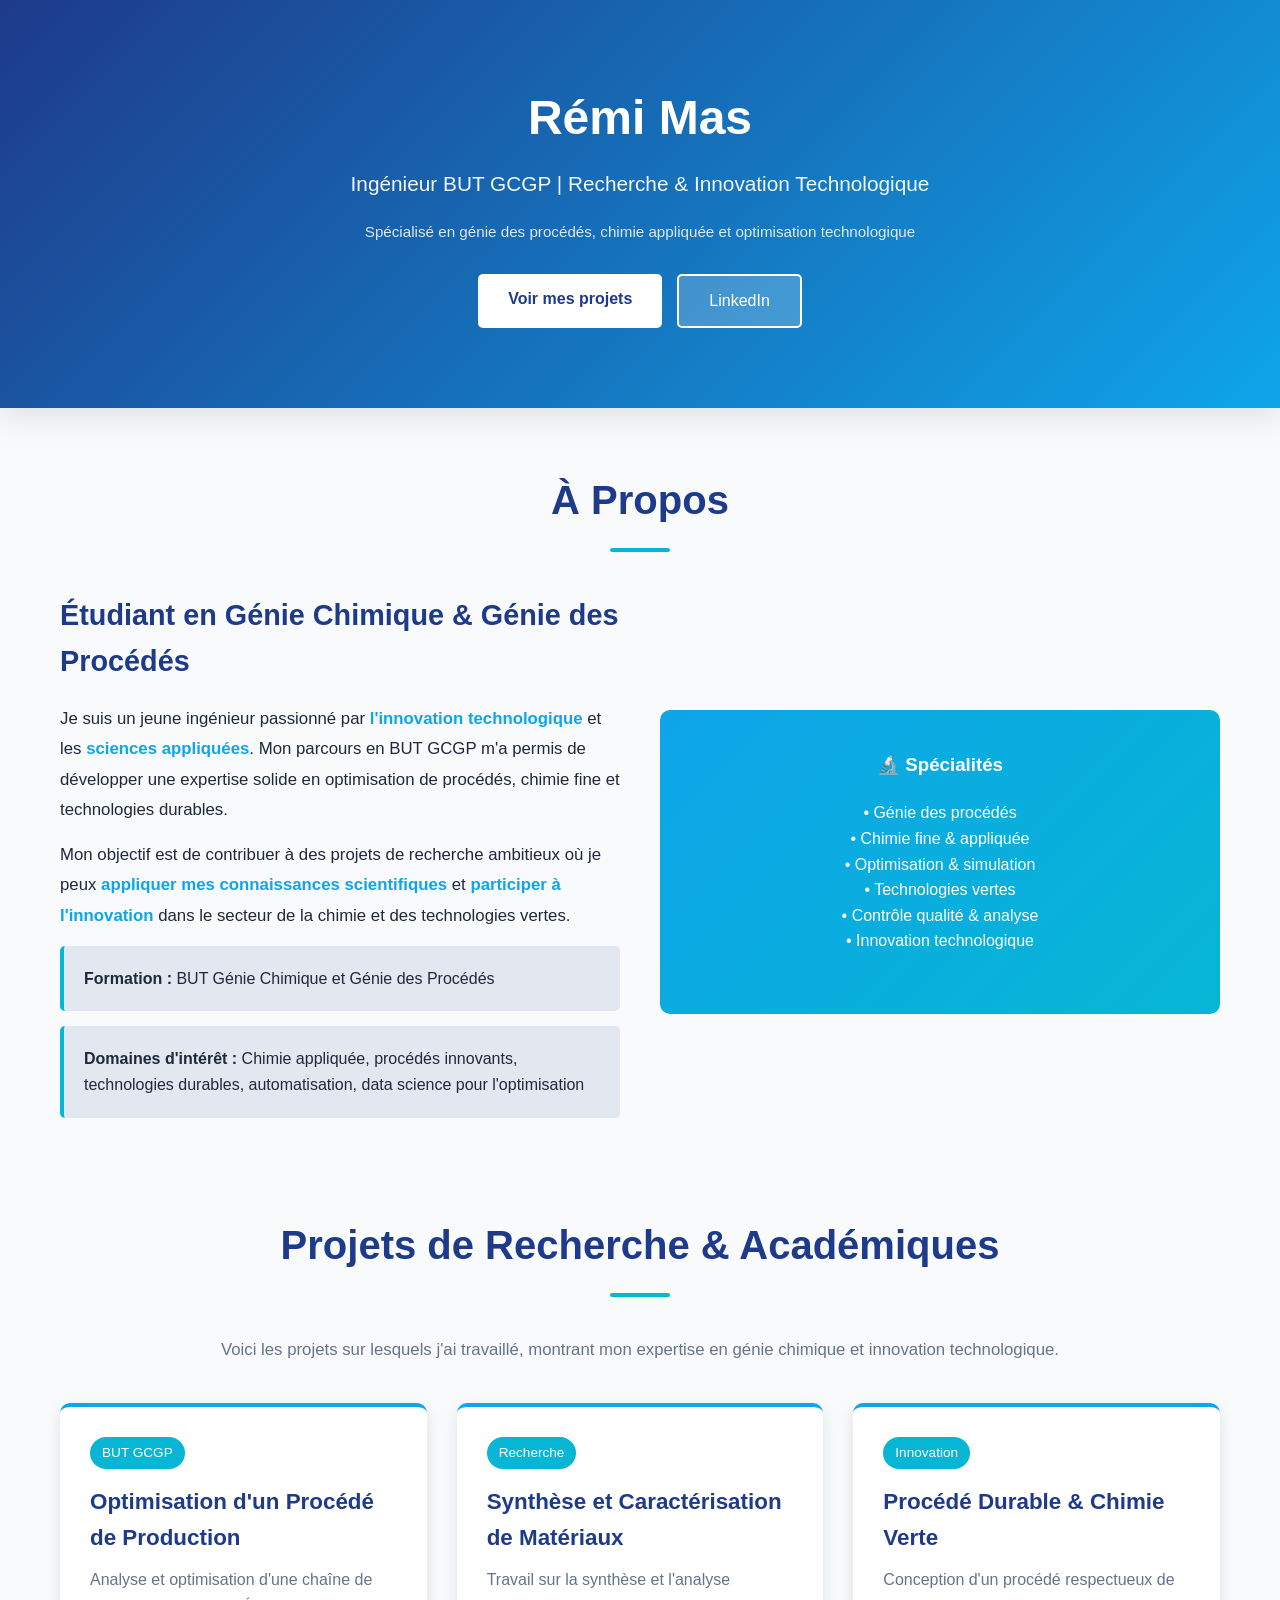
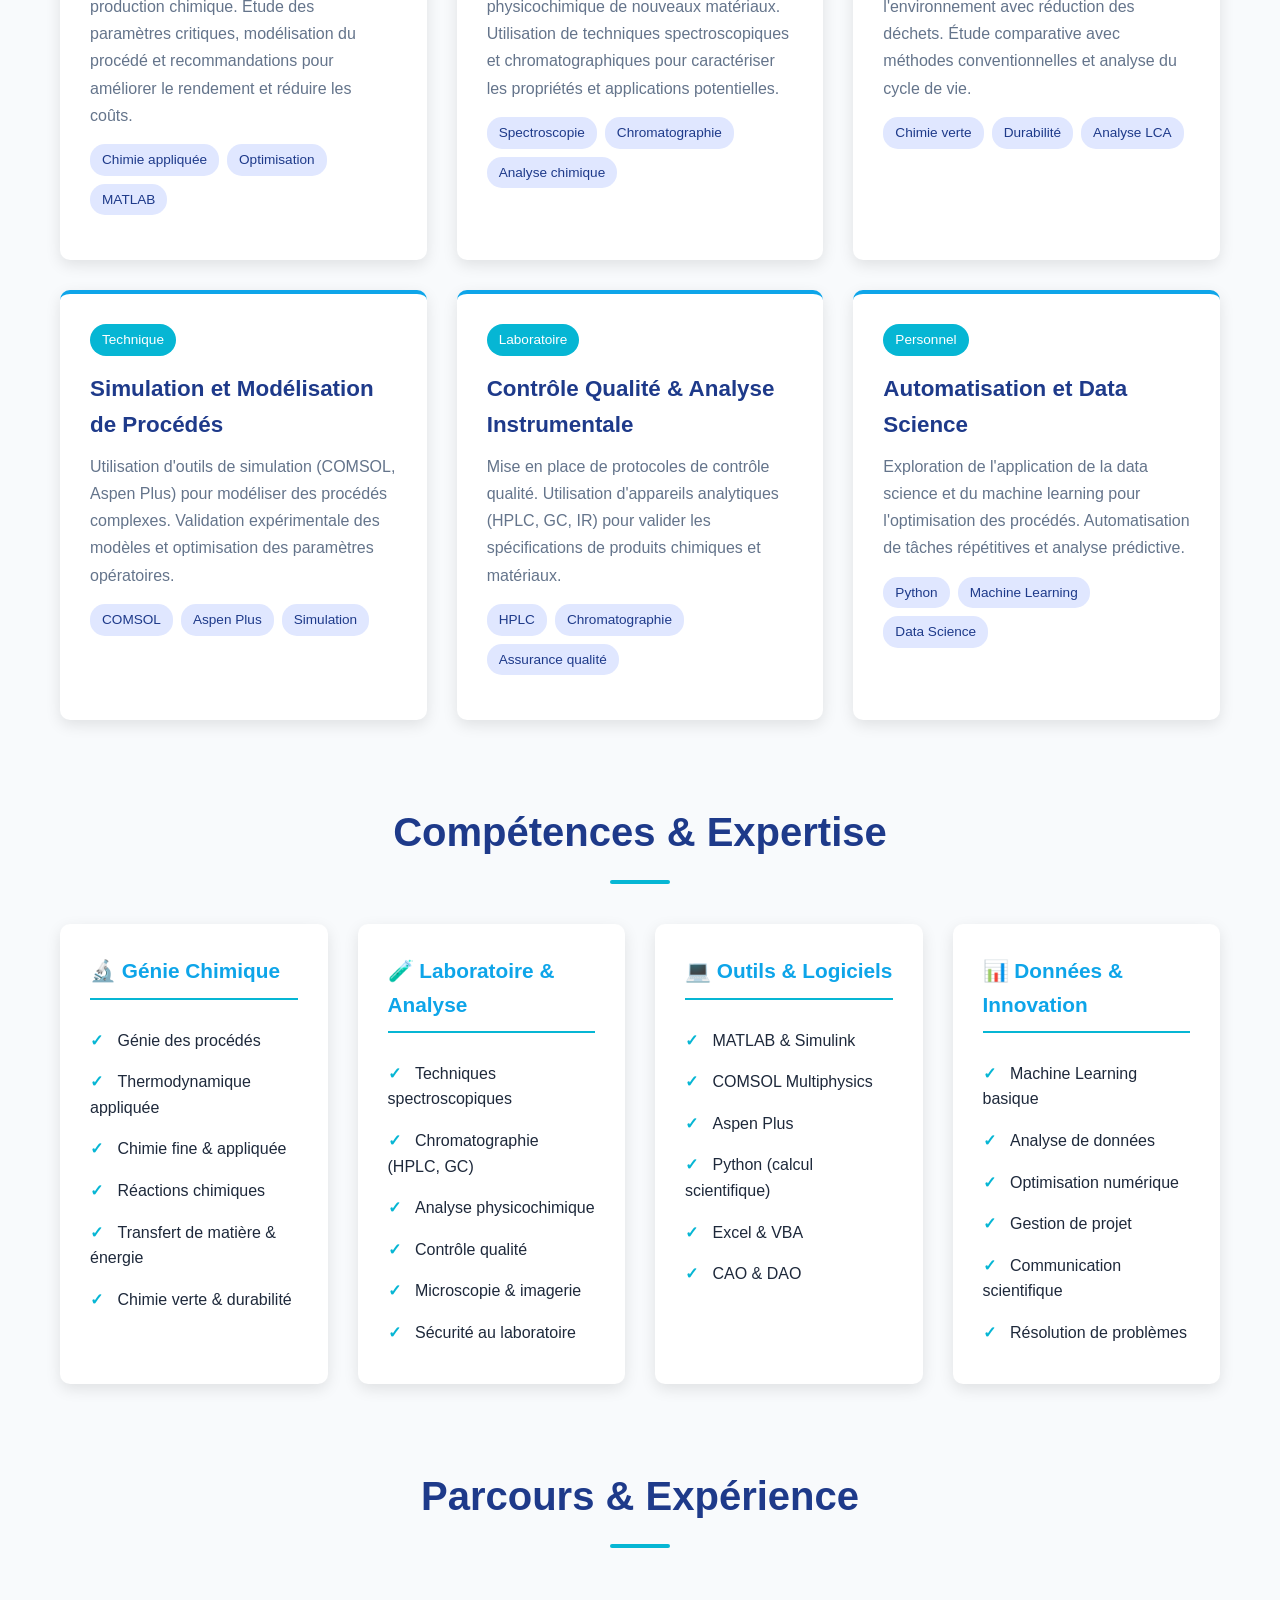
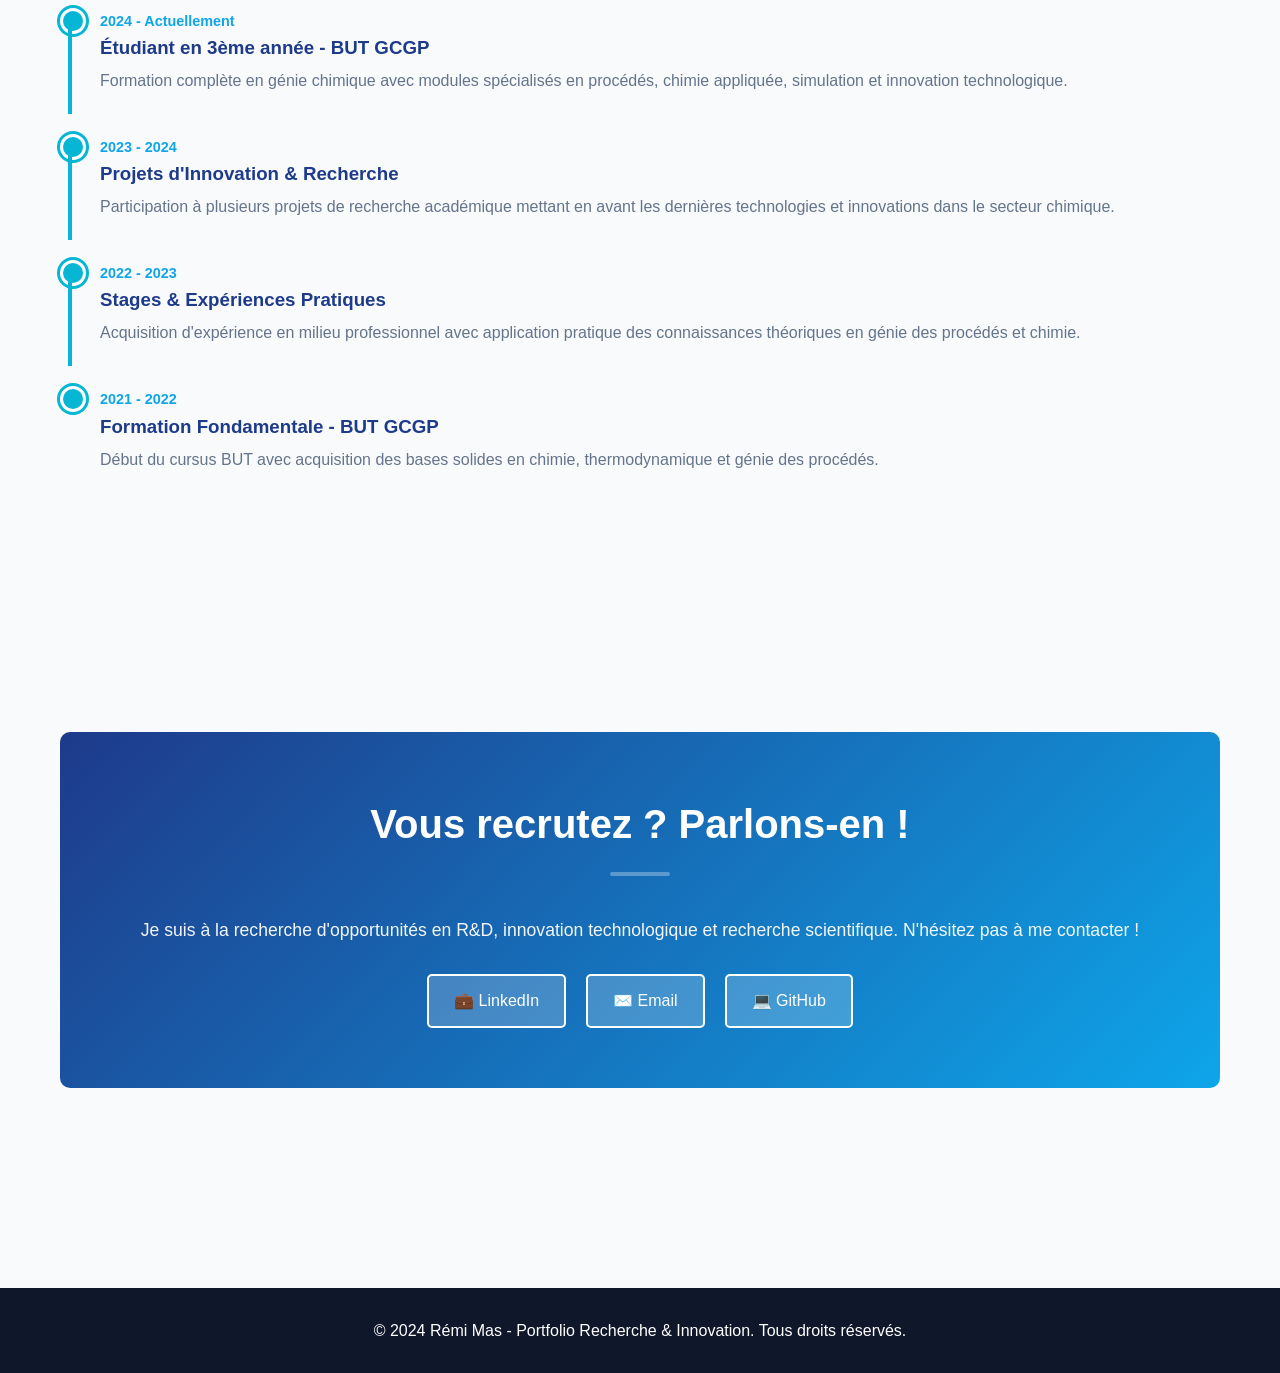
==== index.html @ 3c21b92c "Créer la page d'accueil du portfolio - design professionnel pour BUT GCGP" ====
<!DOCTYPE html>
<html lang="fr">
<head>
    <meta charset="UTF-8">
    <meta name="viewport" content="width=device-width, initial-scale=1.0">
    <title>Rémi Mas - Portfolio Recherche & Innovation Technologique</title>
    <style>
        * {
            margin: 0;
            padding: 0;
            box-sizing: border-box;
        }

        :root {
            --primary: #1e3a8a;
            --secondary: #0ea5e9;
            --accent: #06b6d4;
            --dark: #0f172a;
            --light: #f8fafc;
            --text: #1e293b;
        }

        body {
            font-family: 'Segoe UI', Tahoma, Geneva, Verdana, sans-serif;
            line-height: 1.6;
            color: var(--text);
            background: var(--light);
        }

        header {
            background: linear-gradient(135deg, var(--primary) 0%, var(--secondary) 100%);
            color: white;
            padding: 80px 20px;
            text-align: center;
            box-shadow: 0 10px 30px rgba(0,0,0,0.1);
        }

        header h1 {
            font-size: 3em;
            margin-bottom: 10px;
            font-weight: 700;
        }

        header .subtitle {
            font-size: 1.3em;
            opacity: 0.95;
            margin-bottom: 20px;
        }

        header .tagline {
            font-size: 0.95em;
            opacity: 0.85;
            margin-bottom: 30px;
        }

        .btn-group {
            display: flex;
            gap: 15px;
            justify-content: center;
            flex-wrap: wrap;
        }

        .btn {
            padding: 12px 30px;
            border: none;
            border-radius: 5px;
            font-size: 1em;
            cursor: pointer;
            transition: all 0.3s ease;
            text-decoration: none;
            display: inline-block;
        }

        .btn-primary {
            background: white;
            color: var(--primary);
            font-weight: 600;
        }

        .btn-primary:hover {
            transform: translateY(-2px);
            box-shadow: 0 10px 20px rgba(0,0,0,0.2);
        }

        .btn-secondary {
            background: rgba(255,255,255,0.2);
            color: white;
            border: 2px solid white;
        }

        .btn-secondary:hover {
            background: white;
            color: var(--primary);
        }

        .container {
            max-width: 1200px;
            margin: 0 auto;
            padding: 60px 20px;
        }

        section {
            margin-bottom: 80px;
        }

        h2 {
            font-size: 2.5em;
            margin-bottom: 40px;
            color: var(--primary);
            text-align: center;
            position: relative;
            padding-bottom: 20px;
        }

        h2:after {
            content: '';
            position: absolute;
            bottom: 0;
            left: 50%;
            transform: translateX(-50%);
            width: 60px;
            height: 4px;
            background: var(--accent);
            border-radius: 2px;
        }

        .about-content {
            display: grid;
            grid-template-columns: 1fr 1fr;
            gap: 40px;
            align-items: center;
        }

        .about-text h3 {
            font-size: 1.8em;
            margin-bottom: 20px;
            color: var(--primary);
        }

        .about-text p {
            margin-bottom: 15px;
            font-size: 1.05em;
            line-height: 1.8;
        }

        .about-text .highlight {
            color: var(--secondary);
            font-weight: 600;
        }

        .about-image {
            background: linear-gradient(135deg, var(--secondary), var(--accent));
            padding: 40px;
            border-radius: 10px;
            color: white;
            text-align: center;
        }

        .about-image h3 {
            color: white;
            margin-bottom: 20px;
        }

        .info-box {
            background: rgba(30, 58, 138, 0.1);
            padding: 20px;
            border-left: 4px solid var(--accent);
            margin-bottom: 15px;
            border-radius: 5px;
        }

        .projects-grid {
            display: grid;
            grid-template-columns: repeat(auto-fit, minmax(350px, 1fr));
            gap: 30px;
        }

        .project-card {
            background: white;
            border-radius: 10px;
            padding: 30px;
            box-shadow: 0 5px 15px rgba(0,0,0,0.1);
            transition: all 0.3s ease;
            border-top: 4px solid var(--secondary);
        }

        .project-card:hover {
            transform: translateY(-10px);
            box-shadow: 0 15px 30px rgba(0,0,0,0.15);
        }

        .project-card h3 {
            color: var(--primary);
            margin-bottom: 10px;
            font-size: 1.4em;
        }

        .project-card .category {
            display: inline-block;
            background: var(--accent);
            color: white;
            padding: 5px 12px;
            border-radius: 20px;
            font-size: 0.85em;
            margin-bottom: 15px;
        }

        .project-card p {
            margin-bottom: 15px;
            color: #64748b;
            line-height: 1.7;
        }

        .tech-tags {
            display: flex;
            flex-wrap: wrap;
            gap: 8px;
            margin-bottom: 15px;
        }

        .tech-tag {
            background: #e0e7ff;
            color: var(--primary);
            padding: 5px 12px;
            border-radius: 15px;
            font-size: 0.85em;
            font-weight: 500;
        }

        .skills-grid {
            display: grid;
            grid-template-columns: repeat(auto-fit, minmax(250px, 1fr));
            gap: 30px;
        }

        .skill-category {
            background: white;
            padding: 30px;
            border-radius: 10px;
            box-shadow: 0 5px 15px rgba(0,0,0,0.1);
        }

        .skill-category h3 {
            color: var(--secondary);
            margin-bottom: 20px;
            font-size: 1.3em;
            border-bottom: 2px solid var(--accent);
            padding-bottom: 10px;
        }

        .skill-list {
            list-style: none;
        }

        .skill-list li {
            padding: 8px 0;
            color: var(--text);
        }

        .skill-list li:before {
            content: "✓ ";
            color: var(--accent);
            font-weight: bold;
            margin-right: 10px;
        }

        .timeline {
            position: relative;
            padding: 20px 0;
        }

        .timeline-item {
            padding-left: 40px;
            margin-bottom: 40px;
            position: relative;
        }

        .timeline-item:before {
            content: '';
            position: absolute;
            left: 0;
            top: 0;
            width: 20px;
            height: 20px;
            background: var(--accent);
            border-radius: 50%;
            border: 3px solid white;
            box-shadow: 0 0 0 3px var(--accent);
        }

        .timeline-item:after {
            content: '';
            position: absolute;
            left: 8px;
            top: 20px;
            width: 4px;
            height: 100%;
            background: var(--accent);
        }

        .timeline-item:last-child:after {
            display: none;
        }

        .timeline-item h3 {
            color: var(--primary);
            margin-bottom: 5px;
        }

        .timeline-item .year {
            color: var(--secondary);
            font-weight: 600;
            font-size: 0.9em;
        }

        .timeline-item p {
            color: #64748b;
            margin-top: 5px;
        }

        .contact-section {
            background: linear-gradient(135deg, var(--primary) 0%, var(--secondary) 100%);
            color: white;
            text-align: center;
            padding: 60px 20px;
            border-radius: 10px;
        }

        .contact-section h2 {
            color: white;
        }

        .contact-section h2:after {
            background: rgba(255,255,255,0.3);
        }

        .contact-links {
            display: flex;
            gap: 20px;
            justify-content: center;
            flex-wrap: wrap;
            margin-top: 30px;
        }

        .contact-link {
            display: inline-flex;
            align-items: center;
            gap: 8px;
            padding: 12px 25px;
            background: rgba(255,255,255,0.2);
            border: 2px solid white;
            border-radius: 5px;
            color: white;
            text-decoration: none;
            transition: all 0.3s ease;
        }

        .contact-link:hover {
            background: white;
            color: var(--primary);
        }

        footer {
            background: var(--dark);
            color: white;
            text-align: center;
            padding: 30px 20px;
            margin-top: 60px;
        }

        @media (max-width: 768px) {
            header h1 {
                font-size: 2em;
            }

            .about-content {
                grid-template-columns: 1fr;
            }

            h2 {
                font-size: 1.8em;
            }

            .btn-group {
                flex-direction: column;
            }

            .btn {
                width: 100%;
            }
        }
    </style>
</head>
<body>
    <!-- Header / Hero Section -->
    <header>
        <h1>Rémi Mas</h1>
        <p class="subtitle">Ingénieur BUT GCGP | Recherche & Innovation Technologique</p>
        <p class="tagline">Spécialisé en génie des procédés, chimie appliquée et optimisation technologique</p>
        <div class="btn-group">
            <a href="#projets" class="btn btn-primary">Voir mes projets</a>
            <a href="https://fr.linkedin.com/in/rémi-mas" target="_blank" class="btn btn-secondary">LinkedIn</a>
        </div>
    </header>

    <!-- About Section -->
    <div class="container">
        <section id="about">
            <h2>À Propos</h2>
            <div class="about-content">
                <div class="about-text">
                    <h3>Étudiant en Génie Chimique & Génie des Procédés</h3>
                    <p>
                        Je suis un jeune ingénieur passionné par <span class="highlight">l'innovation technologique</span> 
                        et les <span class="highlight">sciences appliquées</span>. Mon parcours en BUT GCGP m'a permis de développer 
                        une expertise solide en optimisation de procédés, chimie fine et technologies durables.
                    </p>
                    <p>
                        Mon objectif est de contribuer à des projets de recherche ambitieux où je peux 
                        <span class="highlight">appliquer mes connaissances scientifiques</span> et 
                        <span class="highlight">participer à l'innovation</span> dans le secteur de la chimie et des technologies vertes.
                    </p>
                    <div class="info-box">
                        <strong>Formation :</strong> BUT Génie Chimique et Génie des Procédés
                    </div>
                    <div class="info-box">
                        <strong>Domaines d'intérêt :</strong> Chimie appliquée, procédés innovants, 
                        technologies durables, automatisation, data science pour l'optimisation
                    </div>
                </div>
                <div class="about-image">
                    <h3>🔬 Spécialités</h3>
                    <p style="margin-bottom: 20px;">
                        • Génie des procédés<br>
                        • Chimie fine & appliquée<br>
                        • Optimisation & simulation<br>
                        • Technologies vertes<br>
                        • Contrôle qualité & analyse<br>
                        • Innovation technologique
                    </p>
                </div>
            </div>
        </section>

        <!-- Projects Section -->
        <section id="projets">
            <h2>Projets de Recherche & Académiques</h2>
            <p style="text-align: center; margin-bottom: 40px; font-size: 1.05em; color: #64748b;">
                Voici les projets sur lesquels j'ai travaillé, montrant mon expertise en génie chimique et innovation technologique.
            </p>
            <div class="projects-grid">
                <div class="project-card">
                    <span class="category">BUT GCGP</span>
                    <h3>Optimisation d'un Procédé de Production</h3>
                    <p>
                        Analyse et optimisation d'une chaîne de production chimique. 
                        Étude des paramètres critiques, modélisation du procédé et recommandations 
                        pour améliorer le rendement et réduire les coûts.
                    </p>
                    <div class="tech-tags">
                        <span class="tech-tag">Chimie appliquée</span>
                        <span class="tech-tag">Optimisation</span>
                        <span class="tech-tag">MATLAB</span>
                    </div>
                </div>

                <div class="project-card">
                    <span class="category">Recherche</span>
                    <h3>Synthèse et Caractérisation de Matériaux</h3>
                    <p>
                        Travail sur la synthèse et l'analyse physicochimique de nouveaux matériaux. 
                        Utilisation de techniques spectroscopiques et chromatographiques pour 
                        caractériser les propriétés et applications potentielles.
                    </p>
                    <div class="tech-tags">
                        <span class="tech-tag">Spectroscopie</span>
                        <span class="tech-tag">Chromatographie</span>
                        <span class="tech-tag">Analyse chimique</span>
                    </div>
                </div>

                <div class="project-card">
                    <span class="category">Innovation</span>
                    <h3>Procédé Durable & Chimie Verte</h3>
                    <p>
                        Conception d'un procédé respectueux de l'environnement avec réduction des déchets. 
                        Étude comparative avec méthodes conventionnelles et analyse du cycle de vie.
                    </p>
                    <div class="tech-tags">
                        <span class="tech-tag">Chimie verte</span>
                        <span class="tech-tag">Durabilité</span>
                        <span class="tech-tag">Analyse LCA</span>
                    </div>
                </div>

                <div class="project-card">
                    <span class="category">Technique</span>
                    <h3>Simulation et Modélisation de Procédés</h3>
                    <p>
                        Utilisation d'outils de simulation (COMSOL, Aspen Plus) pour modéliser 
                        des procédés complexes. Validation expérimentale des modèles et optimisation 
                        des paramètres opératoires.
                    </p>
                    <div class="tech-tags">
                        <span class="tech-tag">COMSOL</span>
                        <span class="tech-tag">Aspen Plus</span>
                        <span class="tech-tag">Simulation</span>
                    </div>
                </div>

                <div class="project-card">
                    <span class="category">Laboratoire</span>
                    <h3>Contrôle Qualité & Analyse Instrumentale</h3>
                    <p>
                        Mise en place de protocoles de contrôle qualité. Utilisation 
                        d'appareils analytiques (HPLC, GC, IR) pour valider les spécifications 
                        de produits chimiques et matériaux.
                    </p>
                    <div class="tech-tags">
                        <span class="tech-tag">HPLC</span>
                        <span class="tech-tag">Chromatographie</span>
                        <span class="tech-tag">Assurance qualité</span>
                    </div>
                </div>

                <div class="project-card">
                    <span class="category">Personnel</span>
                    <h3>Automatisation et Data Science</h3>
                    <p>
                        Exploration de l'application de la data science et du machine learning 
                        pour l'optimisation des procédés. Automatisation de tâches 
                        répétitives et analyse prédictive.
                    </p>
                    <div class="tech-tags">
                        <span class="tech-tag">Python</span>
                        <span class="tech-tag">Machine Learning</span>
                        <span class="tech-tag">Data Science</span>
                    </div>
                </div>
            </div>
        </section>

        <!-- Skills Section -->
        <section id="skills">
            <h2>Compétences & Expertise</h2>
            <div class="skills-grid">
                <div class="skill-category">
                    <h3>🔬 Génie Chimique</h3>
                    <ul class="skill-list">
                        <li>Génie des procédés</li>
                        <li>Thermodynamique appliquée</li>
                        <li>Chimie fine & appliquée</li>
                        <li>Réactions chimiques</li>
                        <li>Transfert de matière & énergie</li>
                        <li>Chimie verte & durabilité</li>
                    </ul>
                </div>

                <div class="skill-category">
                    <h3>🧪 Laboratoire & Analyse</h3>
                    <ul class="skill-list">
                        <li>Techniques spectroscopiques</li>
                        <li>Chromatographie (HPLC, GC)</li>
                        <li>Analyse physicochimique</li>
                        <li>Contrôle qualité</li>
                        <li>Microscopie & imagerie</li>
                        <li>Sécurité au laboratoire</li>
                    </ul>
                </div>

                <div class="skill-category">
                    <h3>💻 Outils & Logiciels</h3>
                    <ul class="skill-list">
                        <li>MATLAB & Simulink</li>
                        <li>COMSOL Multiphysics</li>
                        <li>Aspen Plus</li>
                        <li>Python (calcul scientifique)</li>
                        <li>Excel & VBA</li>
                        <li>CAO & DAO</li>
                    </ul>
                </div>

                <div class="skill-category">
                    <h3>📊 Données & Innovation</h3>
                    <ul class="skill-list">
                        <li>Machine Learning basique</li>
                        <li>Analyse de données</li>
                        <li>Optimisation numérique</li>
                        <li>Gestion de projet</li>
                        <li>Communication scientifique</li>
                        <li>Résolution de problèmes</li>
                    </ul>
                </div>
            </div>
        </section>

        <!-- Experience Section -->
        <section id="experience">
            <h2>Parcours & Expérience</h2>
            <div class="timeline">
                <div class="timeline-item">
                    <span class="year">2024 - Actuellement</span>
                    <h3>Étudiant en 3ème année - BUT GCGP</h3>
                    <p>
                        Formation complète en génie chimique avec modules spécialisés en procédés, 
                        chimie appliquée, simulation et innovation technologique.
                    </p>
                </div>

                <div class="timeline-item">
                    <span class="year">2023 - 2024</span>
                    <h3>Projets d'Innovation & Recherche</h3>
                    <p>
                        Participation à plusieurs projets de recherche académique mettant en avant 
                        les dernières technologies et innovations dans le secteur chimique.
                    </p>
                </div>

                <div class="timeline-item">
                    <span class="year">2022 - 2023</span>
                    <h3>Stages & Expériences Pratiques</h3>
                    <p>
                        Acquisition d'expérience en milieu professionnel avec application pratique 
                        des connaissances théoriques en génie des procédés et chimie.
                    </p>
                </div>

                <div class="timeline-item">
                    <span class="year">2021 - 2022</span>
                    <h3>Formation Fondamentale - BUT GCGP</h3>
                    <p>
                        Début du cursus BUT avec acquisition des bases solides en chimie, 
                        thermodynamique et génie des procédés.
                    </p>
                </div>
            </div>
        </section>
    </div>

    <!-- Contact Section -->
    <div class="container">
        <section id="contact" class="contact-section">
            <h2>Vous recrutez ? Parlons-en !</h2>
            <p style="font-size: 1.1em; margin-top: 20px; opacity: 0.95;">
                Je suis à la recherche d'opportunités en R&D, innovation technologique 
                et recherche scientifique. N'hésitez pas à me contacter !
            </p>
            <div class="contact-links">
                <a href="https://fr.linkedin.com/in/rémi-mas" class="contact-link" target="_blank">
                    💼 LinkedIn
                </a>
                <a href="mailto:contact@remi-mas.fr" class="contact-link">
                    ✉️ Email
                </a>
                <a href="https://github.com/reregteul" class="contact-link" target="_blank">
                    💻 GitHub
                </a>
            </div>
        </section>
    </div>

    <footer>
        <p>&copy; 2024 Rémi Mas - Portfolio Recherche & Innovation. Tous droits réservés.</p>
    </footer>
</body>
</html>
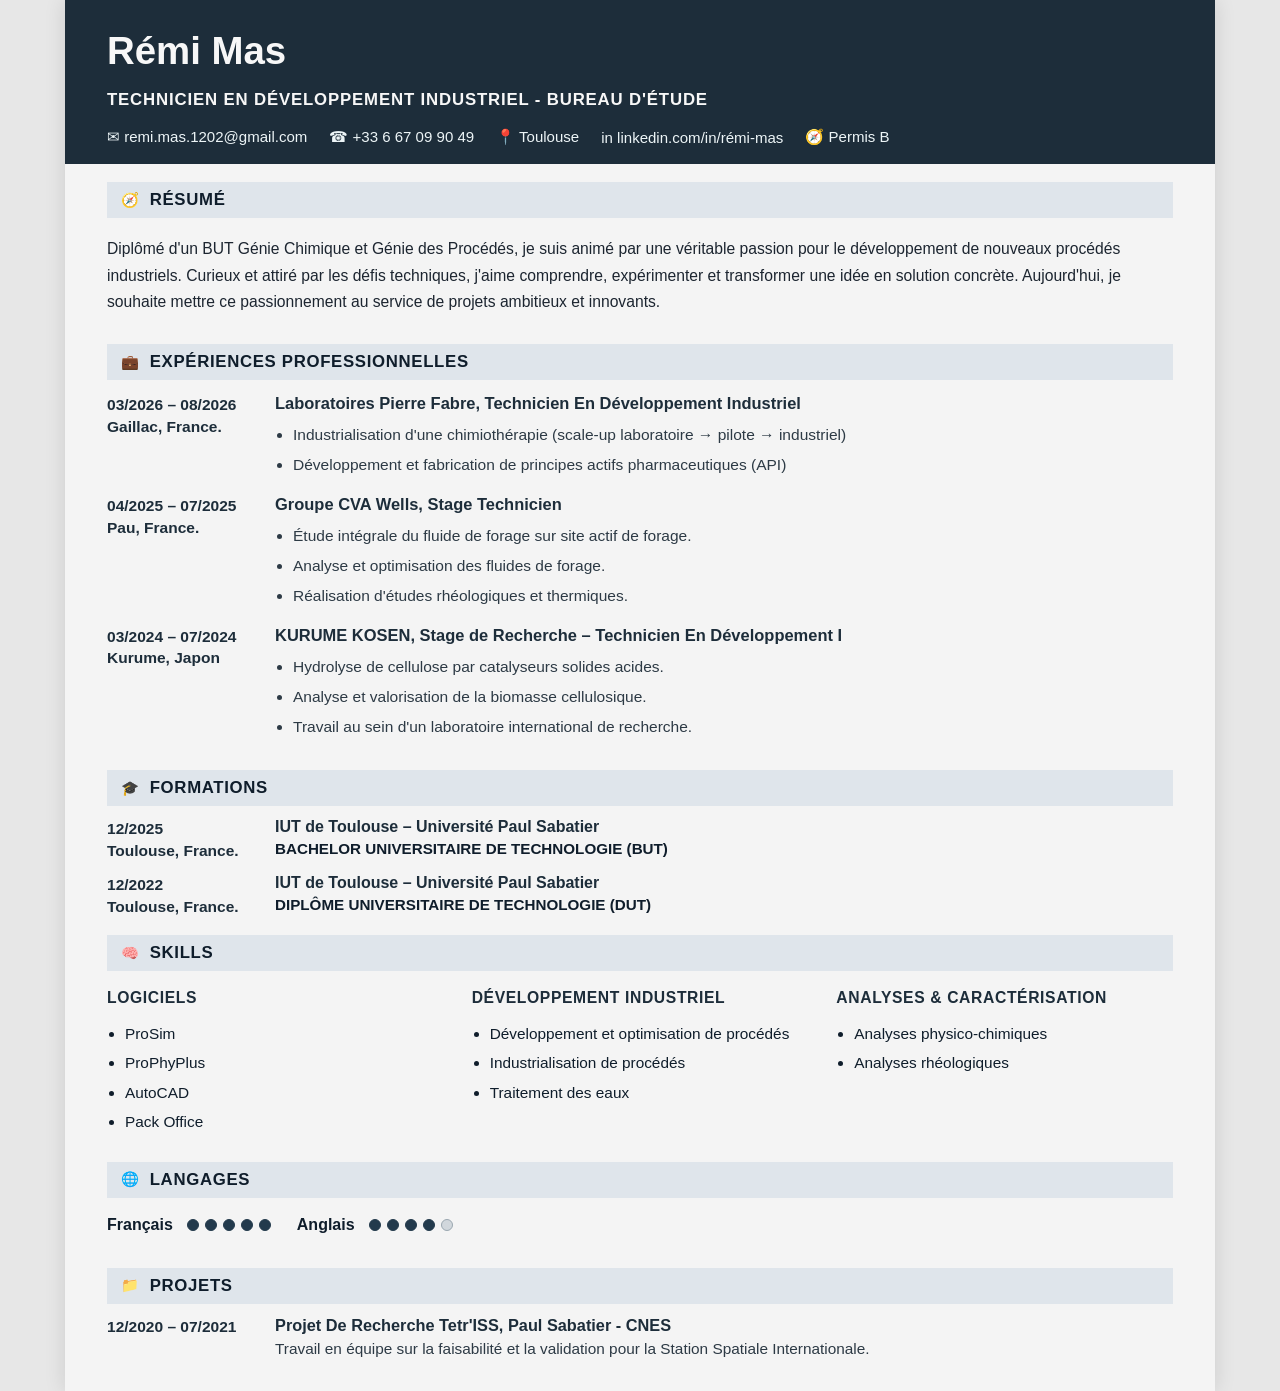
==== commit de73c518: "Mettre le site portfolio en accord avec le CV de Rémi Mas (style professionnel / CV industriel)" ====
--- a/index.html
+++ b/index.html
@@ -1,666 +1,443 @@
 <!DOCTYPE html>
 <html lang="fr">
-<head>
-    <meta charset="UTF-8">
-    <meta name="viewport" content="width=device-width, initial-scale=1.0">
-    <title>Rémi Mas - Portfolio Recherche & Innovation Technologique</title>
+  <head>
+    <meta charset="UTF-8" />
+    <meta name="viewport" content="width=device-width, initial-scale=1.0" />
+    <title>Rémi Mas | CV & Portfolio</title>
     <style>
-        * {
-            margin: 0;
-            padding: 0;
-            box-sizing: border-box;
+      :root {
+        --bg: #e7e7e7;
+        --paper: #f4f4f4;
+        --header: #1d2d3a;
+        --header-text: #f7f7f7;
+        --dark: #0f1d2b;
+        --muted: #4d5a67;
+        --line: #d3d8dc;
+        --accent: #1f3341;
+        --tag: #d9dfe5;
+      }
+
+      * { box-sizing: border-box; }
+
+      body {
+        margin: 0;
+        font-family: Arial, Helvetica, sans-serif;
+        background: var(--bg);
+        color: var(--dark);
+      }
+
+      .page {
+        max-width: 1150px;
+        margin: 0 auto;
+        background: var(--paper);
+        min-height: 100vh;
+        box-shadow: 0 0 20px rgba(0,0,0,0.12);
+      }
+
+      .header {
+        background: var(--header);
+        color: var(--header-text);
+        padding: 28px 42px 18px;
+      }
+
+      .header h1 {
+        margin: 0;
+        font-size: 2.4rem;
+        line-height: 1.2;
+        font-weight: 700;
+      }
+
+      .header .role {
+        text-transform: uppercase;
+        letter-spacing: 0.05em;
+        font-size: 1.05rem;
+        font-weight: 700;
+        margin-top: 16px;
+        margin-bottom: 18px;
+      }
+
+      .contact-row {
+        display: flex;
+        flex-wrap: wrap;
+        gap: 22px;
+        align-items: center;
+        font-size: 0.94rem;
+        color: #edf5f7;
+      }
+
+      .contact-item {
+        display: inline-flex;
+        align-items: center;
+        gap: 8px;
+        white-space: nowrap;
+      }
+
+      .dot {
+        width: 7px;
+        height: 7px;
+        border-radius: 50%;
+        background: #f5f5f5;
+        display: inline-block;
+      }
+
+      .section {
+        padding: 0 42px;
+      }
+
+      .section-title {
+        margin: 0;
+        background: #dfe5eb;
+        border-radius: 0;
+        padding: 8px 14px;
+        font-size: 1.05rem;
+        font-weight: 700;
+        text-transform: uppercase;
+        letter-spacing: 0.04em;
+        display: flex;
+        align-items: center;
+        gap: 10px;
+        margin-top: 18px;
+      }
+
+      .section-title .icon {
+        display: inline-flex;
+        align-items: center;
+        justify-content: center;
+        font-size: 0.9rem;
+      }
+
+      .summary {
+        padding: 18px 0 0;
+        font-size: 0.98rem;
+        line-height: 1.7;
+        color: #1c2530;
+      }
+
+      .experience {
+        padding-top: 10px;
+      }
+
+      .entry {
+        display: grid;
+        grid-template-columns: 150px 1fr;
+        gap: 18px;
+        padding: 14px 0 0;
+      }
+
+      .date {
+        color: #1d2d3a;
+        font-weight: 600;
+        font-size: 0.97rem;
+        line-height: 1.4;
+      }
+
+      .content h3 {
+        margin: 0 0 8px;
+        font-size: 1.03rem;
+        font-weight: 700;
+        color: #1d2d3a;
+      }
+
+      .content ul {
+        margin: 0;
+        padding-left: 18px;
+        line-height: 1.8;
+        color: #2d3a45;
+        font-size: 0.97rem;
+      }
+
+      .content li {
+        margin-bottom: 2px;
+      }
+
+      .education {
+        padding-top: 10px;
+      }
+
+      .edu-entry {
+        display: grid;
+        grid-template-columns: 150px 1fr;
+        gap: 18px;
+        padding: 12px 0 0;
+        align-items: start;
+      }
+
+      .edu-entry .school {
+        font-weight: 700;
+        color: #1d2d3a;
+        margin: 0;
+      }
+
+      .edu-entry .degree {
+        font-weight: 700;
+        margin-top: 4px;
+        text-transform: uppercase;
+        font-size: 0.95rem;
+      }
+
+      .skills-grid {
+        display: grid;
+        grid-template-columns: repeat(3, minmax(180px, 1fr));
+        gap: 28px;
+        padding-top: 18px;
+        padding-bottom: 8px;
+      }
+
+      .skill-block h4 {
+        text-transform: uppercase;
+        margin: 0 0 12px;
+        font-size: 0.98rem;
+        letter-spacing: 0.04em;
+        color: #1d2d3a;
+      }
+
+      .skill-block ul {
+        margin: 0;
+        padding-left: 18px;
+        line-height: 1.9;
+        font-size: 0.96rem;
+      }
+
+      .languages {
+        display: flex;
+        flex-wrap: wrap;
+        align-items: center;
+        padding: 18px 0 4px;
+        gap: 26px;
+      }
+
+      .lang {
+        display: flex;
+        align-items: center;
+        gap: 14px;
+        min-width: 150px;
+        font-weight: 700;
+      }
+
+      .bars {
+        display: flex;
+        gap: 6px;
+      }
+
+      .bar {
+        width: 12px;
+        height: 12px;
+        border-radius: 50%;
+        background: #d1d7dc;
+        border: 1px solid #9aa7b0;
+      }
+
+      .bar.filled {
+        background: #233a4c;
+        border-color: #233a4c;
+      }
+
+      .projects {
+        padding-top: 12px;
+        padding-bottom: 28px;
+      }
+
+      .project-entry {
+        display: grid;
+        grid-template-columns: 150px 1fr;
+        gap: 18px;
+        padding-top: 12px;
+      }
+
+      .project-entry .title {
+        margin: 0;
+        font-size: 1.02rem;
+        font-weight: 700;
+        color: #1d2d3a;
+      }
+
+      .project-entry .desc {
+        margin: 0;
+        line-height: 1.8;
+        color: #2d3a45;
+        font-size: 0.96rem;
+      }
+
+      @media (max-width: 820px) {
+        .header, .section {
+          padding-left: 22px;
+          padding-right: 22px;
         }
 
-        :root {
-            --primary: #1e3a8a;
-            --secondary: #0ea5e9;
-            --accent: #06b6d4;
-            --dark: #0f172a;
-            --light: #f8fafc;
-            --text: #1e293b;
+        .entry,
+        .edu-entry,
+        .project-entry {
+          grid-template-columns: 1fr;
+          gap: 6px;
         }
 
-        body {
-            font-family: 'Segoe UI', Tahoma, Geneva, Verdana, sans-serif;
-            line-height: 1.6;
-            color: var(--text);
-            background: var(--light);
+        .skills-grid {
+          grid-template-columns: 1fr;
         }
 
-        header {
-            background: linear-gradient(135deg, var(--primary) 0%, var(--secondary) 100%);
-            color: white;
-            padding: 80px 20px;
-            text-align: center;
-            box-shadow: 0 10px 30px rgba(0,0,0,0.1);
+        .header h1 {
+          font-size: 2rem;
         }
-
-        header h1 {
-            font-size: 3em;
-            margin-bottom: 10px;
-            font-weight: 700;
-        }
-
-        header .subtitle {
-            font-size: 1.3em;
-            opacity: 0.95;
-            margin-bottom: 20px;
-        }
-
-        header .tagline {
-            font-size: 0.95em;
-            opacity: 0.85;
-            margin-bottom: 30px;
-        }
-
-        .btn-group {
-            display: flex;
-            gap: 15px;
-            justify-content: center;
-            flex-wrap: wrap;
-        }
-
-        .btn {
-            padding: 12px 30px;
-            border: none;
-            border-radius: 5px;
-            font-size: 1em;
-            cursor: pointer;
-            transition: all 0.3s ease;
-            text-decoration: none;
-            display: inline-block;
-        }
-
-        .btn-primary {
-            background: white;
-            color: var(--primary);
-            font-weight: 600;
-        }
-
-        .btn-primary:hover {
-            transform: translateY(-2px);
-            box-shadow: 0 10px 20px rgba(0,0,0,0.2);
-        }
-
-        .btn-secondary {
-            background: rgba(255,255,255,0.2);
-            color: white;
-            border: 2px solid white;
-        }
-
-        .btn-secondary:hover {
-            background: white;
-            color: var(--primary);
-        }
-
-        .container {
-            max-width: 1200px;
-            margin: 0 auto;
-            padding: 60px 20px;
-        }
-
-        section {
-            margin-bottom: 80px;
-        }
-
-        h2 {
-            font-size: 2.5em;
-            margin-bottom: 40px;
-            color: var(--primary);
-            text-align: center;
-            position: relative;
-            padding-bottom: 20px;
-        }
-
-        h2:after {
-            content: '';
-            position: absolute;
-            bottom: 0;
-            left: 50%;
-            transform: translateX(-50%);
-            width: 60px;
-            height: 4px;
-            background: var(--accent);
-            border-radius: 2px;
-        }
-
-        .about-content {
-            display: grid;
-            grid-template-columns: 1fr 1fr;
-            gap: 40px;
-            align-items: center;
-        }
-
-        .about-text h3 {
-            font-size: 1.8em;
-            margin-bottom: 20px;
-            color: var(--primary);
-        }
-
-        .about-text p {
-            margin-bottom: 15px;
-            font-size: 1.05em;
-            line-height: 1.8;
-        }
-
-        .about-text .highlight {
-            color: var(--secondary);
-            font-weight: 600;
-        }
-
-        .about-image {
-            background: linear-gradient(135deg, var(--secondary), var(--accent));
-            padding: 40px;
-            border-radius: 10px;
-            color: white;
-            text-align: center;
-        }
-
-        .about-image h3 {
-            color: white;
-            margin-bottom: 20px;
-        }
-
-        .info-box {
-            background: rgba(30, 58, 138, 0.1);
-            padding: 20px;
-            border-left: 4px solid var(--accent);
-            margin-bottom: 15px;
-            border-radius: 5px;
-        }
-
-        .projects-grid {
-            display: grid;
-            grid-template-columns: repeat(auto-fit, minmax(350px, 1fr));
-            gap: 30px;
-        }
-
-        .project-card {
-            background: white;
-            border-radius: 10px;
-            padding: 30px;
-            box-shadow: 0 5px 15px rgba(0,0,0,0.1);
-            transition: all 0.3s ease;
-            border-top: 4px solid var(--secondary);
-        }
-
-        .project-card:hover {
-            transform: translateY(-10px);
-            box-shadow: 0 15px 30px rgba(0,0,0,0.15);
-        }
-
-        .project-card h3 {
-            color: var(--primary);
-            margin-bottom: 10px;
-            font-size: 1.4em;
-        }
-
-        .project-card .category {
-            display: inline-block;
-            background: var(--accent);
-            color: white;
-            padding: 5px 12px;
-            border-radius: 20px;
-            font-size: 0.85em;
-            margin-bottom: 15px;
-        }
-
-        .project-card p {
-            margin-bottom: 15px;
-            color: #64748b;
-            line-height: 1.7;
-        }
-
-        .tech-tags {
-            display: flex;
-            flex-wrap: wrap;
-            gap: 8px;
-            margin-bottom: 15px;
-        }
-
-        .tech-tag {
-            background: #e0e7ff;
-            color: var(--primary);
-            padding: 5px 12px;
-            border-radius: 15px;
-            font-size: 0.85em;
-            font-weight: 500;
-        }
-
-        .skills-grid {
-            display: grid;
-            grid-template-columns: repeat(auto-fit, minmax(250px, 1fr));
-            gap: 30px;
-        }
-
-        .skill-category {
-            background: white;
-            padding: 30px;
-            border-radius: 10px;
-            box-shadow: 0 5px 15px rgba(0,0,0,0.1);
-        }
-
-        .skill-category h3 {
-            color: var(--secondary);
-            margin-bottom: 20px;
-            font-size: 1.3em;
-            border-bottom: 2px solid var(--accent);
-            padding-bottom: 10px;
-        }
-
-        .skill-list {
-            list-style: none;
-        }
-
-        .skill-list li {
-            padding: 8px 0;
-            color: var(--text);
-        }
-
-        .skill-list li:before {
-            content: "✓ ";
-            color: var(--accent);
-            font-weight: bold;
-            margin-right: 10px;
-        }
-
-        .timeline {
-            position: relative;
-            padding: 20px 0;
-        }
-
-        .timeline-item {
-            padding-left: 40px;
-            margin-bottom: 40px;
-            position: relative;
-        }
-
-        .timeline-item:before {
-            content: '';
-            position: absolute;
-            left: 0;
-            top: 0;
-            width: 20px;
-            height: 20px;
-            background: var(--accent);
-            border-radius: 50%;
-            border: 3px solid white;
-            box-shadow: 0 0 0 3px var(--accent);
-        }
-
-        .timeline-item:after {
-            content: '';
-            position: absolute;
-            left: 8px;
-            top: 20px;
-            width: 4px;
-            height: 100%;
-            background: var(--accent);
-        }
-
-        .timeline-item:last-child:after {
-            display: none;
-        }
-
-        .timeline-item h3 {
-            color: var(--primary);
-            margin-bottom: 5px;
-        }
-
-        .timeline-item .year {
-            color: var(--secondary);
-            font-weight: 600;
-            font-size: 0.9em;
-        }
-
-        .timeline-item p {
-            color: #64748b;
-            margin-top: 5px;
-        }
-
-        .contact-section {
-            background: linear-gradient(135deg, var(--primary) 0%, var(--secondary) 100%);
-            color: white;
-            text-align: center;
-            padding: 60px 20px;
-            border-radius: 10px;
-        }
-
-        .contact-section h2 {
-            color: white;
-        }
-
-        .contact-section h2:after {
-            background: rgba(255,255,255,0.3);
-        }
-
-        .contact-links {
-            display: flex;
-            gap: 20px;
-            justify-content: center;
-            flex-wrap: wrap;
-            margin-top: 30px;
-        }
-
-        .contact-link {
-            display: inline-flex;
-            align-items: center;
-            gap: 8px;
-            padding: 12px 25px;
-            background: rgba(255,255,255,0.2);
-            border: 2px solid white;
-            border-radius: 5px;
-            color: white;
-            text-decoration: none;
-            transition: all 0.3s ease;
-        }
-
-        .contact-link:hover {
-            background: white;
-            color: var(--primary);
-        }
-
-        footer {
-            background: var(--dark);
-            color: white;
-            text-align: center;
-            padding: 30px 20px;
-            margin-top: 60px;
-        }
-
-        @media (max-width: 768px) {
-            header h1 {
-                font-size: 2em;
-            }
-
-            .about-content {
-                grid-template-columns: 1fr;
-            }
-
-            h2 {
-                font-size: 1.8em;
-            }
-
-            .btn-group {
-                flex-direction: column;
-            }
-
-            .btn {
-                width: 100%;
-            }
-        }
+      }
     </style>
-</head>
-<body>
-    <!-- Header / Hero Section -->
-    <header>
+  </head>
+  <body>
+    <div class="page">
+      <header class="header">
         <h1>Rémi Mas</h1>
-        <p class="subtitle">Ingénieur BUT GCGP | Recherche & Innovation Technologique</p>
-        <p class="tagline">Spécialisé en génie des procédés, chimie appliquée et optimisation technologique</p>
-        <div class="btn-group">
-            <a href="#projets" class="btn btn-primary">Voir mes projets</a>
-            <a href="https://fr.linkedin.com/in/rémi-mas" target="_blank" class="btn btn-secondary">LinkedIn</a>
+        <div class="role">Technicien en Développement Industriel - Bureau d'Étude</div>
+        <div class="contact-row">
+          <span class="contact-item">✉ remi.mas.1202@gmail.com</span>
+          <span class="contact-item">☎ +33 6 67 09 90 49</span>
+          <span class="contact-item">📍 Toulouse</span>
+          <span class="contact-item">in linkedin.com/in/rémi-mas</span>
+          <span class="contact-item">🧭 Permis B</span>
         </div>
-    </header>
-
-    <!-- About Section -->
-    <div class="container">
-        <section id="about">
-            <h2>À Propos</h2>
-            <div class="about-content">
-                <div class="about-text">
-                    <h3>Étudiant en Génie Chimique & Génie des Procédés</h3>
-                    <p>
-                        Je suis un jeune ingénieur passionné par <span class="highlight">l'innovation technologique</span> 
-                        et les <span class="highlight">sciences appliquées</span>. Mon parcours en BUT GCGP m'a permis de développer 
-                        une expertise solide en optimisation de procédés, chimie fine et technologies durables.
-                    </p>
-                    <p>
-                        Mon objectif est de contribuer à des projets de recherche ambitieux où je peux 
-                        <span class="highlight">appliquer mes connaissances scientifiques</span> et 
-                        <span class="highlight">participer à l'innovation</span> dans le secteur de la chimie et des technologies vertes.
-                    </p>
-                    <div class="info-box">
-                        <strong>Formation :</strong> BUT Génie Chimique et Génie des Procédés
-                    </div>
-                    <div class="info-box">
-                        <strong>Domaines d'intérêt :</strong> Chimie appliquée, procédés innovants, 
-                        technologies durables, automatisation, data science pour l'optimisation
-                    </div>
-                </div>
-                <div class="about-image">
-                    <h3>🔬 Spécialités</h3>
-                    <p style="margin-bottom: 20px;">
-                        • Génie des procédés<br>
-                        • Chimie fine & appliquée<br>
-                        • Optimisation & simulation<br>
-                        • Technologies vertes<br>
-                        • Contrôle qualité & analyse<br>
-                        • Innovation technologique
-                    </p>
-                </div>
-            </div>
-        </section>
-
-        <!-- Projects Section -->
-        <section id="projets">
-            <h2>Projets de Recherche & Académiques</h2>
-            <p style="text-align: center; margin-bottom: 40px; font-size: 1.05em; color: #64748b;">
-                Voici les projets sur lesquels j'ai travaillé, montrant mon expertise en génie chimique et innovation technologique.
-            </p>
-            <div class="projects-grid">
-                <div class="project-card">
-                    <span class="category">BUT GCGP</span>
-                    <h3>Optimisation d'un Procédé de Production</h3>
-                    <p>
-                        Analyse et optimisation d'une chaîne de production chimique. 
-                        Étude des paramètres critiques, modélisation du procédé et recommandations 
-                        pour améliorer le rendement et réduire les coûts.
-                    </p>
-                    <div class="tech-tags">
-                        <span class="tech-tag">Chimie appliquée</span>
-                        <span class="tech-tag">Optimisation</span>
-                        <span class="tech-tag">MATLAB</span>
-                    </div>
-                </div>
-
-                <div class="project-card">
-                    <span class="category">Recherche</span>
-                    <h3>Synthèse et Caractérisation de Matériaux</h3>
-                    <p>
-                        Travail sur la synthèse et l'analyse physicochimique de nouveaux matériaux. 
-                        Utilisation de techniques spectroscopiques et chromatographiques pour 
-                        caractériser les propriétés et applications potentielles.
-                    </p>
-                    <div class="tech-tags">
-                        <span class="tech-tag">Spectroscopie</span>
-                        <span class="tech-tag">Chromatographie</span>
-                        <span class="tech-tag">Analyse chimique</span>
-                    </div>
-                </div>
-
-                <div class="project-card">
-                    <span class="category">Innovation</span>
-                    <h3>Procédé Durable & Chimie Verte</h3>
-                    <p>
-                        Conception d'un procédé respectueux de l'environnement avec réduction des déchets. 
-                        Étude comparative avec méthodes conventionnelles et analyse du cycle de vie.
-                    </p>
-                    <div class="tech-tags">
-                        <span class="tech-tag">Chimie verte</span>
-                        <span class="tech-tag">Durabilité</span>
-                        <span class="tech-tag">Analyse LCA</span>
-                    </div>
-                </div>
-
-                <div class="project-card">
-                    <span class="category">Technique</span>
-                    <h3>Simulation et Modélisation de Procédés</h3>
-                    <p>
-                        Utilisation d'outils de simulation (COMSOL, Aspen Plus) pour modéliser 
-                        des procédés complexes. Validation expérimentale des modèles et optimisation 
-                        des paramètres opératoires.
-                    </p>
-                    <div class="tech-tags">
-                        <span class="tech-tag">COMSOL</span>
-                        <span class="tech-tag">Aspen Plus</span>
-                        <span class="tech-tag">Simulation</span>
-                    </div>
-                </div>
-
-                <div class="project-card">
-                    <span class="category">Laboratoire</span>
-                    <h3>Contrôle Qualité & Analyse Instrumentale</h3>
-                    <p>
-                        Mise en place de protocoles de contrôle qualité. Utilisation 
-                        d'appareils analytiques (HPLC, GC, IR) pour valider les spécifications 
-                        de produits chimiques et matériaux.
-                    </p>
-                    <div class="tech-tags">
-                        <span class="tech-tag">HPLC</span>
-                        <span class="tech-tag">Chromatographie</span>
-                        <span class="tech-tag">Assurance qualité</span>
-                    </div>
-                </div>
-
-                <div class="project-card">
-                    <span class="category">Personnel</span>
-                    <h3>Automatisation et Data Science</h3>
-                    <p>
-                        Exploration de l'application de la data science et du machine learning 
-                        pour l'optimisation des procédés. Automatisation de tâches 
-                        répétitives et analyse prédictive.
-                    </p>
-                    <div class="tech-tags">
-                        <span class="tech-tag">Python</span>
-                        <span class="tech-tag">Machine Learning</span>
-                        <span class="tech-tag">Data Science</span>
-                    </div>
-                </div>
-            </div>
-        </section>
-
-        <!-- Skills Section -->
-        <section id="skills">
-            <h2>Compétences & Expertise</h2>
-            <div class="skills-grid">
-                <div class="skill-category">
-                    <h3>🔬 Génie Chimique</h3>
-                    <ul class="skill-list">
-                        <li>Génie des procédés</li>
-                        <li>Thermodynamique appliquée</li>
-                        <li>Chimie fine & appliquée</li>
-                        <li>Réactions chimiques</li>
-                        <li>Transfert de matière & énergie</li>
-                        <li>Chimie verte & durabilité</li>
-                    </ul>
-                </div>
-
-                <div class="skill-category">
-                    <h3>🧪 Laboratoire & Analyse</h3>
-                    <ul class="skill-list">
-                        <li>Techniques spectroscopiques</li>
-                        <li>Chromatographie (HPLC, GC)</li>
-                        <li>Analyse physicochimique</li>
-                        <li>Contrôle qualité</li>
-                        <li>Microscopie & imagerie</li>
-                        <li>Sécurité au laboratoire</li>
-                    </ul>
-                </div>
-
-                <div class="skill-category">
-                    <h3>💻 Outils & Logiciels</h3>
-                    <ul class="skill-list">
-                        <li>MATLAB & Simulink</li>
-                        <li>COMSOL Multiphysics</li>
-                        <li>Aspen Plus</li>
-                        <li>Python (calcul scientifique)</li>
-                        <li>Excel & VBA</li>
-                        <li>CAO & DAO</li>
-                    </ul>
-                </div>
-
-                <div class="skill-category">
-                    <h3>📊 Données & Innovation</h3>
-                    <ul class="skill-list">
-                        <li>Machine Learning basique</li>
-                        <li>Analyse de données</li>
-                        <li>Optimisation numérique</li>
-                        <li>Gestion de projet</li>
-                        <li>Communication scientifique</li>
-                        <li>Résolution de problèmes</li>
-                    </ul>
-                </div>
-            </div>
-        </section>
-
-        <!-- Experience Section -->
-        <section id="experience">
-            <h2>Parcours & Expérience</h2>
-            <div class="timeline">
-                <div class="timeline-item">
-                    <span class="year">2024 - Actuellement</span>
-                    <h3>Étudiant en 3ème année - BUT GCGP</h3>
-                    <p>
-                        Formation complète en génie chimique avec modules spécialisés en procédés, 
-                        chimie appliquée, simulation et innovation technologique.
-                    </p>
-                </div>
-
-                <div class="timeline-item">
-                    <span class="year">2023 - 2024</span>
-                    <h3>Projets d'Innovation & Recherche</h3>
-                    <p>
-                        Participation à plusieurs projets de recherche académique mettant en avant 
-                        les dernières technologies et innovations dans le secteur chimique.
-                    </p>
-                </div>
-
-                <div class="timeline-item">
-                    <span class="year">2022 - 2023</span>
-                    <h3>Stages & Expériences Pratiques</h3>
-                    <p>
-                        Acquisition d'expérience en milieu professionnel avec application pratique 
-                        des connaissances théoriques en génie des procédés et chimie.
-                    </p>
-                </div>
-
-                <div class="timeline-item">
-                    <span class="year">2021 - 2022</span>
-                    <h3>Formation Fondamentale - BUT GCGP</h3>
-                    <p>
-                        Début du cursus BUT avec acquisition des bases solides en chimie, 
-                        thermodynamique et génie des procédés.
-                    </p>
-                </div>
-            </div>
-        </section>
+      </header>
+
+      <main>
+        <section class="section">
+          <h2 class="section-title"><span class="icon">🧭</span> Résumé</h2>
+          <div class="summary">
+            Diplômé d'un BUT Génie Chimique et Génie des Procédés, je suis animé par une véritable passion pour le
+            développement de nouveaux procédés industriels. Curieux et attiré par les défis techniques, j'aime
+            comprendre, expérimenter et transformer une idée en solution concrète. Aujourd'hui, je souhaite mettre ce
+            passionnement au service de projets ambitieux et innovants.
+          </div>
+        </section>
+
+        <section class="section experience">
+          <h2 class="section-title"><span class="icon">💼</span> Expériences Professionnelles</h2>
+
+          <div class="entry">
+            <div class="date">03/2026 – 08/2026<br />Gaillac, France.</div>
+            <div class="content">
+              <h3>Laboratoires Pierre Fabre, Technicien En Développement Industriel</h3>
+              <ul>
+                <li>Industrialisation d'une chimiothérapie (scale-up laboratoire → pilote → industriel)</li>
+                <li>Développement et fabrication de principes actifs pharmaceutiques (API)</li>
+              </ul>
+            </div>
+          </div>
+
+          <div class="entry">
+            <div class="date">04/2025 – 07/2025<br />Pau, France.</div>
+            <div class="content">
+              <h3>Groupe CVA Wells, Stage Technicien</h3>
+              <ul>
+                <li>Étude intégrale du fluide de forage sur site actif de forage.</li>
+                <li>Analyse et optimisation des fluides de forage.</li>
+                <li>Réalisation d'études rhéologiques et thermiques.</li>
+              </ul>
+            </div>
+          </div>
+
+          <div class="entry">
+            <div class="date">03/2024 – 07/2024<br />Kurume, Japon</div>
+            <div class="content">
+              <h3>KURUME KOSEN, Stage de Recherche – Technicien En Développement I</h3>
+              <ul>
+                <li>Hydrolyse de cellulose par catalyseurs solides acides.</li>
+                <li>Analyse et valorisation de la biomasse cellulosique.</li>
+                <li>Travail au sein d'un laboratoire international de recherche.</li>
+              </ul>
+            </div>
+          </div>
+        </section>
+
+        <section class="section education">
+          <h2 class="section-title"><span class="icon">🎓</span> Formations</h2>
+
+          <div class="edu-entry">
+            <div class="date">12/2025<br />Toulouse, France.</div>
+            <div>
+              <p class="school">IUT de Toulouse – Université Paul Sabatier</p>
+              <div class="degree">Bachelor universitaire de technologie (BUT)</div>
+            </div>
+          </div>
+
+          <div class="edu-entry">
+            <div class="date">12/2022<br />Toulouse, France.</div>
+            <div>
+              <p class="school">IUT de Toulouse – Université Paul Sabatier</p>
+              <div class="degree">Diplôme universitaire de technologie (DUT)</div>
+            </div>
+          </div>
+        </section>
+
+        <section class="section">
+          <h2 class="section-title"><span class="icon">🧠</span> Skills</h2>
+          <div class="skills-grid">
+            <div class="skill-block">
+              <h4>Logiciels</h4>
+              <ul>
+                <li>ProSim</li>
+                <li>ProPhyPlus</li>
+                <li>AutoCAD</li>
+                <li>Pack Office</li>
+              </ul>
+            </div>
+
+            <div class="skill-block">
+              <h4>Développement Industriel</h4>
+              <ul>
+                <li>Développement et optimisation de procédés</li>
+                <li>Industrialisation de procédés</li>
+                <li>Traitement des eaux</li>
+              </ul>
+            </div>
+
+            <div class="skill-block">
+              <h4>Analyses & Caractérisation</h4>
+              <ul>
+                <li>Analyses physico-chimiques</li>
+                <li>Analyses rhéologiques</li>
+              </ul>
+            </div>
+          </div>
+        </section>
+
+        <section class="section">
+          <h2 class="section-title"><span class="icon">🌐</span> Langages</h2>
+          <div class="languages">
+            <div class="lang">
+              <span>Français</span>
+              <div class="bars">
+                <span class="bar filled"></span>
+                <span class="bar filled"></span>
+                <span class="bar filled"></span>
+                <span class="bar filled"></span>
+                <span class="bar filled"></span>
+              </div>
+            </div>
+
+            <div class="lang">
+              <span>Anglais</span>
+              <div class="bars">
+                <span class="bar filled"></span>
+                <span class="bar filled"></span>
+                <span class="bar filled"></span>
+                <span class="bar filled"></span>
+                <span class="bar"></span>
+              </div>
+            </div>
+          </div>
+        </section>
+
+        <section class="section projects">
+          <h2 class="section-title"><span class="icon">📁</span> Projets</h2>
+
+          <div class="project-entry">
+            <div class="date">12/2020 – 07/2021</div>
+            <div>
+              <h3 class="title">Projet De Recherche Tetr'ISS, Paul Sabatier - CNES</h3>
+              <p class="desc">
+                Travail en équipe sur la faisabilité et la validation pour la Station Spatiale Internationale.
+              </p>
+            </div>
+          </div>
+        </section>
+      </main>
     </div>
-
-    <!-- Contact Section -->
-    <div class="container">
-        <section id="contact" class="contact-section">
-            <h2>Vous recrutez ? Parlons-en !</h2>
-            <p style="font-size: 1.1em; margin-top: 20px; opacity: 0.95;">
-                Je suis à la recherche d'opportunités en R&D, innovation technologique 
-                et recherche scientifique. N'hésitez pas à me contacter !
-            </p>
-            <div class="contact-links">
-                <a href="https://fr.linkedin.com/in/rémi-mas" class="contact-link" target="_blank">
-                    💼 LinkedIn
-                </a>
-                <a href="mailto:contact@remi-mas.fr" class="contact-link">
-                    ✉️ Email
-                </a>
-                <a href="https://github.com/reregteul" class="contact-link" target="_blank">
-                    💻 GitHub
-                </a>
-            </div>
-        </section>
-    </div>
-
-    <footer>
-        <p>&copy; 2024 Rémi Mas - Portfolio Recherche & Innovation. Tous droits réservés.</p>
-    </footer>
-</body>
-</html>+  </body>
+</html>
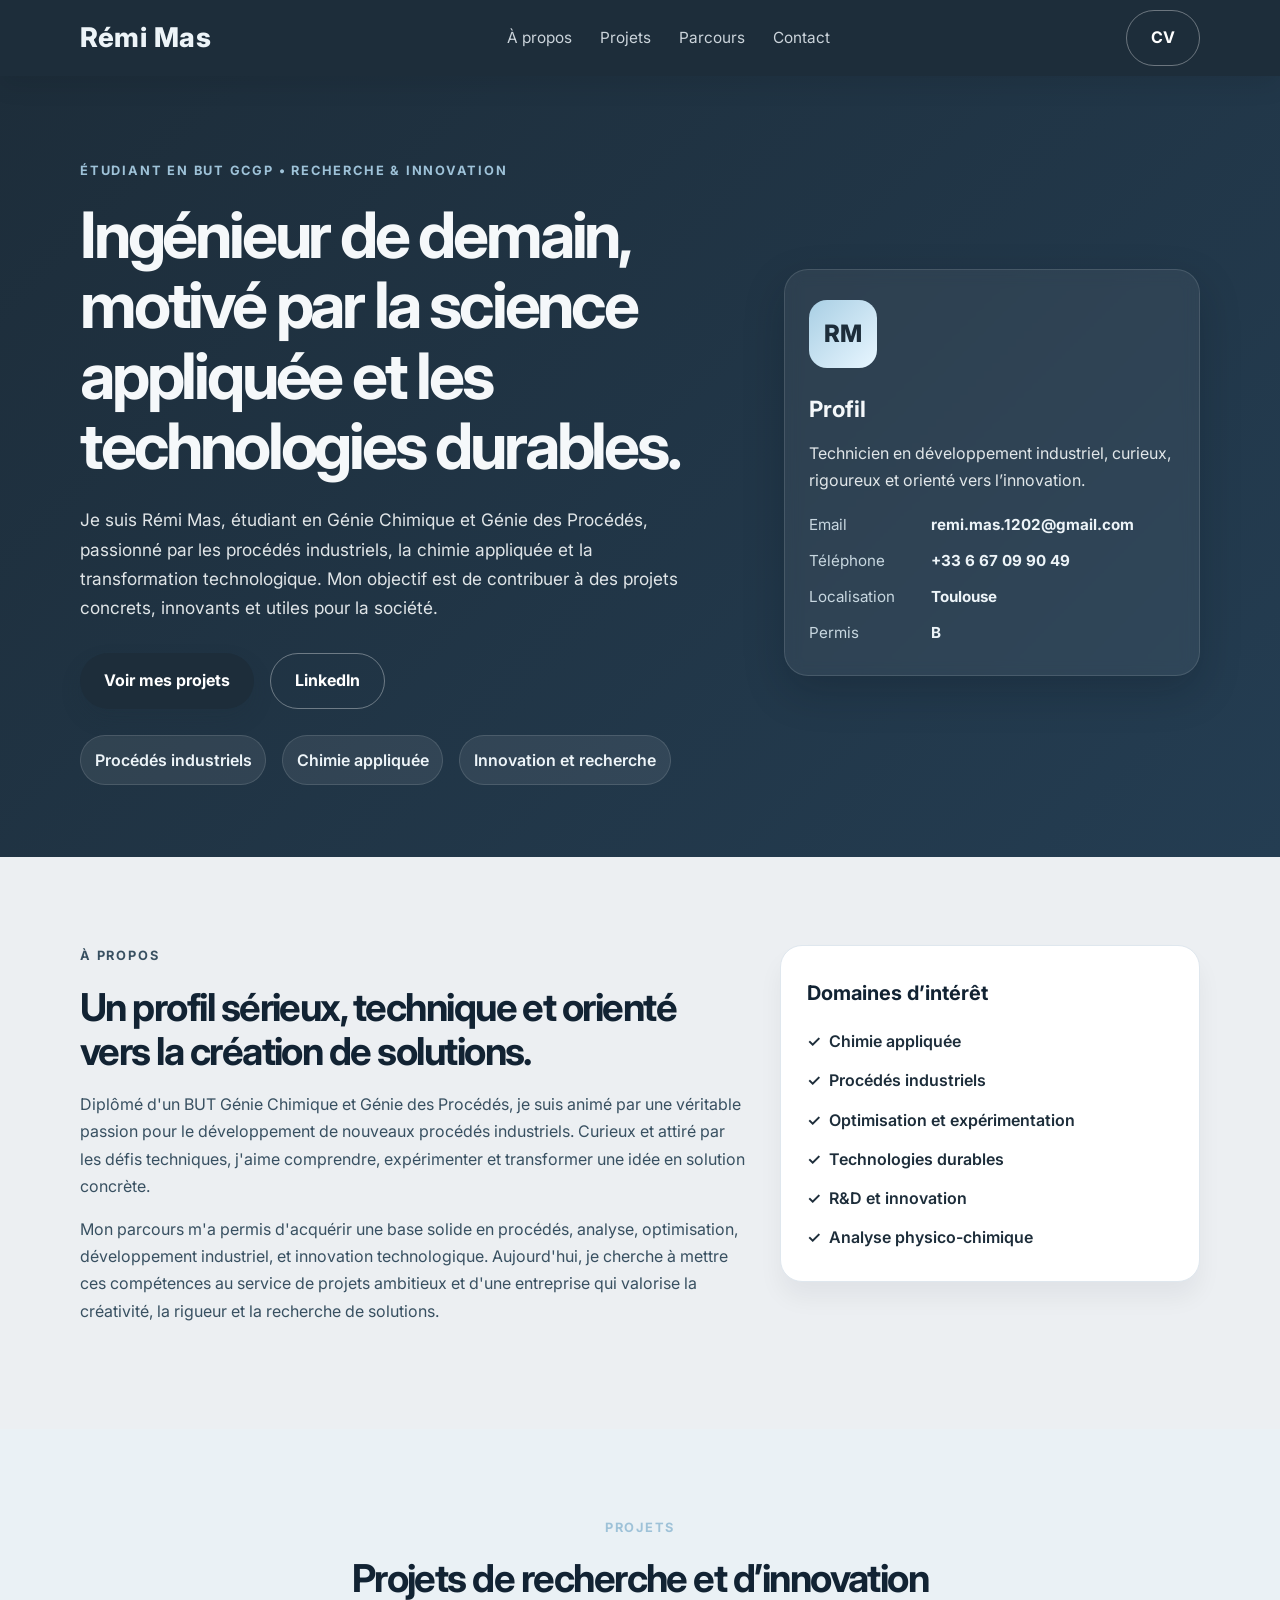
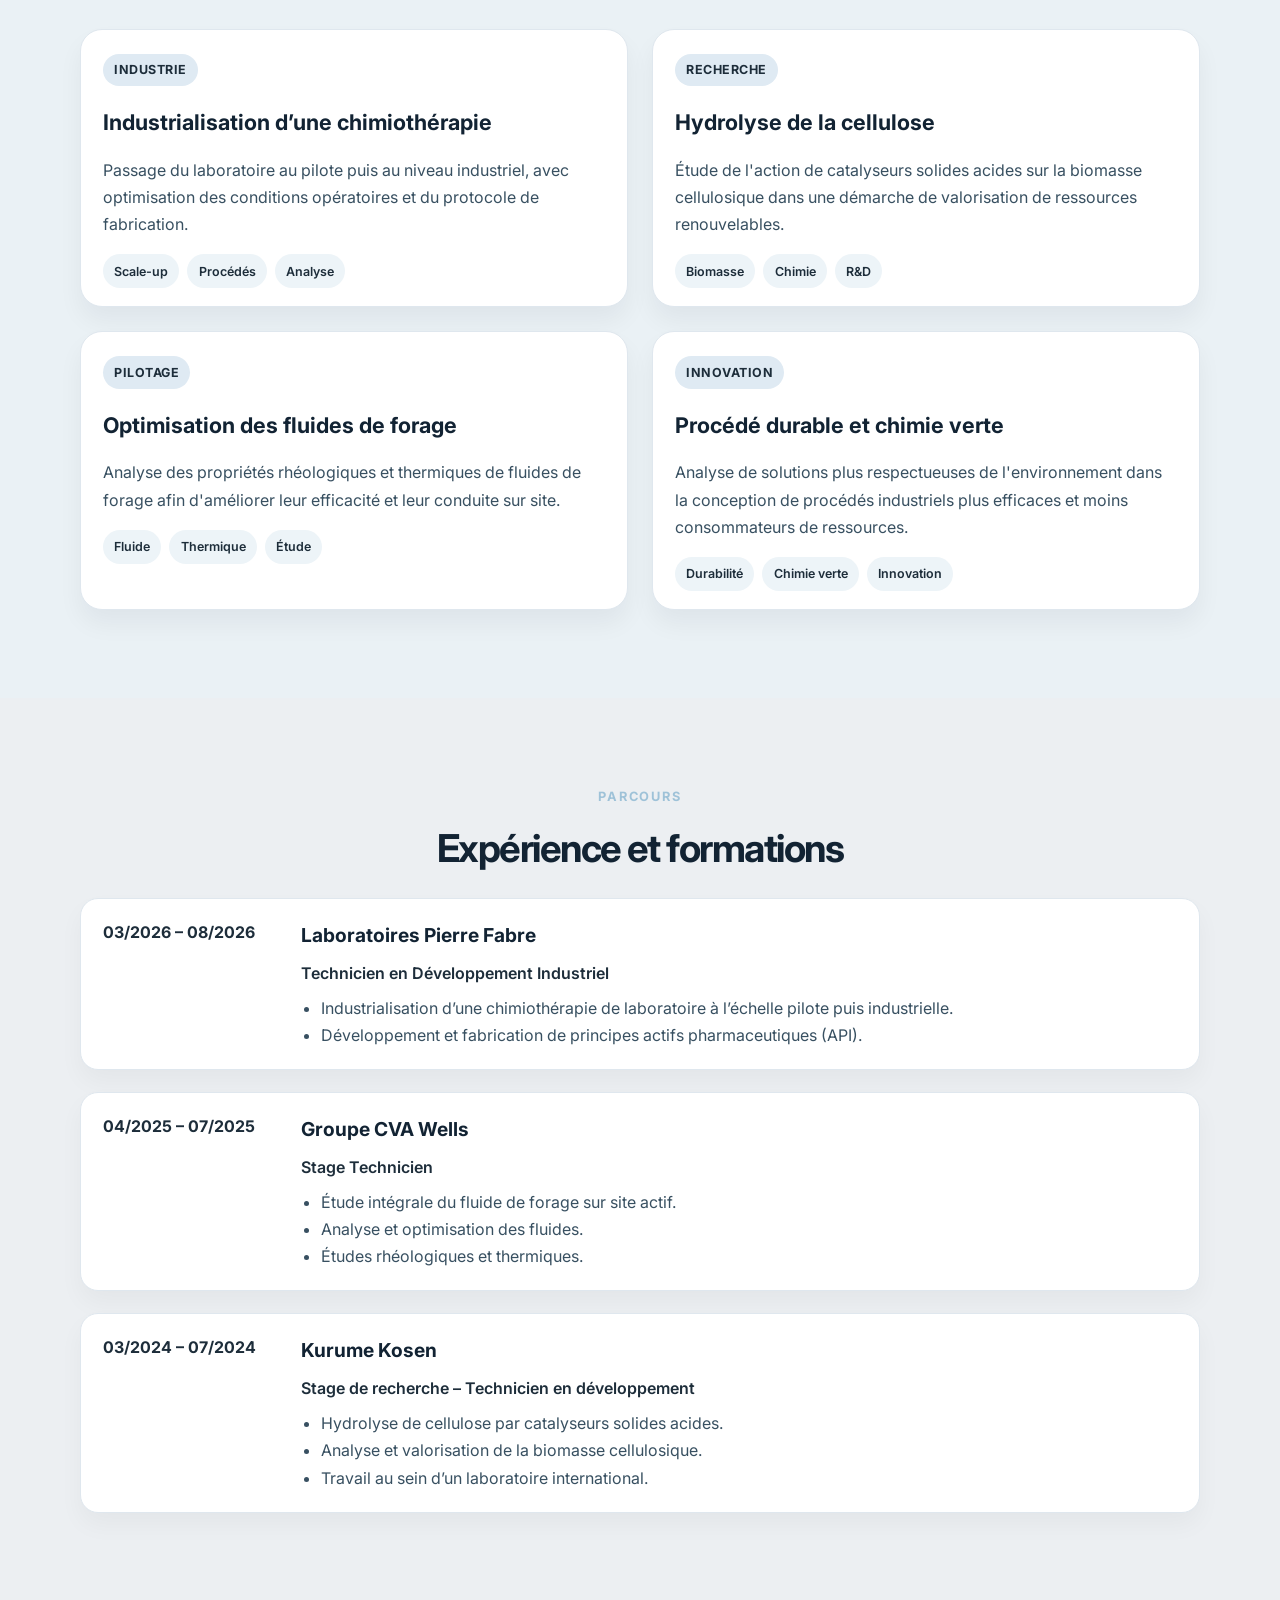
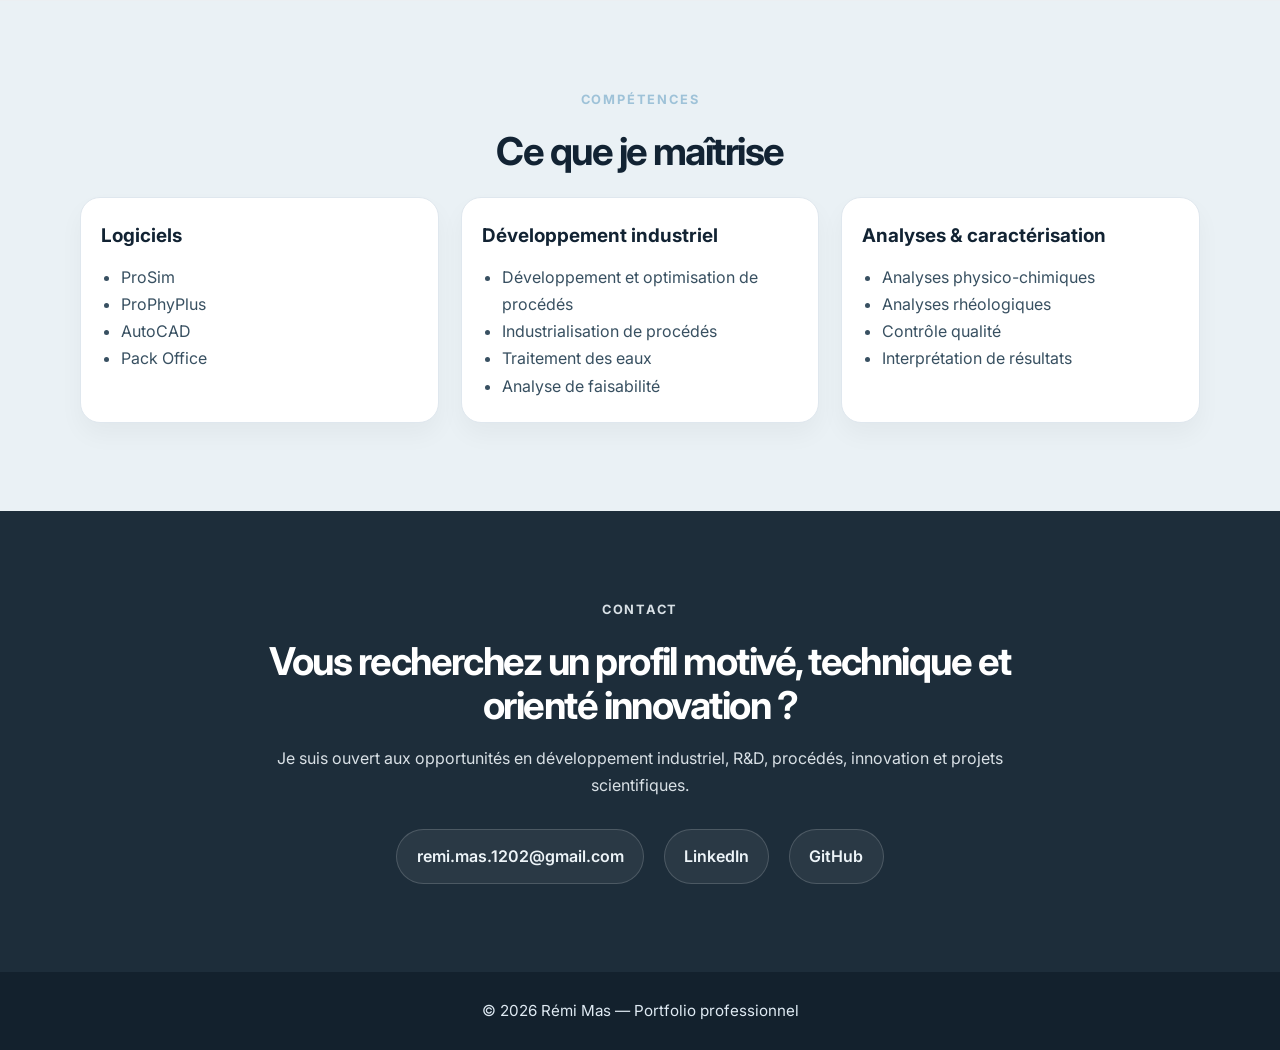
==== commit 36982b8a: "Version finale du portfolio + page CV téléchargeable pour Rémi Mas - support pour GitHub Pages et ca" ====
--- a/index.html
+++ b/index.html
@@ -1,443 +1,380 @@
 <!DOCTYPE html>
 <html lang="fr">
-  <head>
-    <meta charset="UTF-8" />
-    <meta name="viewport" content="width=device-width, initial-scale=1.0" />
-    <title>Rémi Mas | CV & Portfolio</title>
-    <style>
-      :root {
-        --bg: #e7e7e7;
-        --paper: #f4f4f4;
-        --header: #1d2d3a;
-        --header-text: #f7f7f7;
-        --dark: #0f1d2b;
-        --muted: #4d5a67;
-        --line: #d3d8dc;
-        --accent: #1f3341;
-        --tag: #d9dfe5;
-      }
-
-      * { box-sizing: border-box; }
-
-      body {
-        margin: 0;
-        font-family: Arial, Helvetica, sans-serif;
-        background: var(--bg);
-        color: var(--dark);
-      }
-
-      .page {
-        max-width: 1150px;
-        margin: 0 auto;
-        background: var(--paper);
-        min-height: 100vh;
-        box-shadow: 0 0 20px rgba(0,0,0,0.12);
-      }
-
-      .header {
-        background: var(--header);
-        color: var(--header-text);
-        padding: 28px 42px 18px;
-      }
-
-      .header h1 {
-        margin: 0;
-        font-size: 2.4rem;
-        line-height: 1.2;
-        font-weight: 700;
-      }
-
-      .header .role {
-        text-transform: uppercase;
-        letter-spacing: 0.05em;
-        font-size: 1.05rem;
-        font-weight: 700;
-        margin-top: 16px;
-        margin-bottom: 18px;
-      }
-
-      .contact-row {
-        display: flex;
-        flex-wrap: wrap;
-        gap: 22px;
-        align-items: center;
-        font-size: 0.94rem;
-        color: #edf5f7;
-      }
-
-      .contact-item {
-        display: inline-flex;
-        align-items: center;
-        gap: 8px;
-        white-space: nowrap;
-      }
-
-      .dot {
-        width: 7px;
-        height: 7px;
-        border-radius: 50%;
-        background: #f5f5f5;
-        display: inline-block;
-      }
-
-      .section {
-        padding: 0 42px;
-      }
-
-      .section-title {
-        margin: 0;
-        background: #dfe5eb;
-        border-radius: 0;
-        padding: 8px 14px;
-        font-size: 1.05rem;
-        font-weight: 700;
-        text-transform: uppercase;
-        letter-spacing: 0.04em;
-        display: flex;
-        align-items: center;
-        gap: 10px;
-        margin-top: 18px;
-      }
-
-      .section-title .icon {
-        display: inline-flex;
-        align-items: center;
-        justify-content: center;
-        font-size: 0.9rem;
-      }
-
-      .summary {
-        padding: 18px 0 0;
-        font-size: 0.98rem;
-        line-height: 1.7;
-        color: #1c2530;
-      }
-
-      .experience {
-        padding-top: 10px;
-      }
-
-      .entry {
-        display: grid;
-        grid-template-columns: 150px 1fr;
-        gap: 18px;
-        padding: 14px 0 0;
-      }
-
-      .date {
-        color: #1d2d3a;
-        font-weight: 600;
-        font-size: 0.97rem;
-        line-height: 1.4;
-      }
-
-      .content h3 {
-        margin: 0 0 8px;
-        font-size: 1.03rem;
-        font-weight: 700;
-        color: #1d2d3a;
-      }
-
-      .content ul {
-        margin: 0;
-        padding-left: 18px;
-        line-height: 1.8;
-        color: #2d3a45;
-        font-size: 0.97rem;
-      }
-
-      .content li {
-        margin-bottom: 2px;
-      }
-
-      .education {
-        padding-top: 10px;
-      }
-
-      .edu-entry {
-        display: grid;
-        grid-template-columns: 150px 1fr;
-        gap: 18px;
-        padding: 12px 0 0;
-        align-items: start;
-      }
-
-      .edu-entry .school {
-        font-weight: 700;
-        color: #1d2d3a;
-        margin: 0;
-      }
-
-      .edu-entry .degree {
-        font-weight: 700;
-        margin-top: 4px;
-        text-transform: uppercase;
-        font-size: 0.95rem;
-      }
-
-      .skills-grid {
-        display: grid;
-        grid-template-columns: repeat(3, minmax(180px, 1fr));
-        gap: 28px;
-        padding-top: 18px;
-        padding-bottom: 8px;
-      }
-
-      .skill-block h4 {
-        text-transform: uppercase;
-        margin: 0 0 12px;
-        font-size: 0.98rem;
-        letter-spacing: 0.04em;
-        color: #1d2d3a;
-      }
-
-      .skill-block ul {
-        margin: 0;
-        padding-left: 18px;
-        line-height: 1.9;
-        font-size: 0.96rem;
-      }
-
-      .languages {
-        display: flex;
-        flex-wrap: wrap;
-        align-items: center;
-        padding: 18px 0 4px;
-        gap: 26px;
-      }
-
-      .lang {
-        display: flex;
-        align-items: center;
-        gap: 14px;
-        min-width: 150px;
-        font-weight: 700;
-      }
-
-      .bars {
-        display: flex;
-        gap: 6px;
-      }
-
-      .bar {
-        width: 12px;
-        height: 12px;
-        border-radius: 50%;
-        background: #d1d7dc;
-        border: 1px solid #9aa7b0;
-      }
-
-      .bar.filled {
-        background: #233a4c;
-        border-color: #233a4c;
-      }
-
-      .projects {
-        padding-top: 12px;
-        padding-bottom: 28px;
-      }
-
-      .project-entry {
-        display: grid;
-        grid-template-columns: 150px 1fr;
-        gap: 18px;
-        padding-top: 12px;
-      }
-
-      .project-entry .title {
-        margin: 0;
-        font-size: 1.02rem;
-        font-weight: 700;
-        color: #1d2d3a;
-      }
-
-      .project-entry .desc {
-        margin: 0;
-        line-height: 1.8;
-        color: #2d3a45;
-        font-size: 0.96rem;
-      }
-
-      @media (max-width: 820px) {
-        .header, .section {
-          padding-left: 22px;
-          padding-right: 22px;
-        }
-
-        .entry,
-        .edu-entry,
-        .project-entry {
-          grid-template-columns: 1fr;
-          gap: 6px;
-        }
-
-        .skills-grid {
-          grid-template-columns: 1fr;
-        }
-
-        .header h1 {
-          font-size: 2rem;
-        }
-      }
-    </style>
-  </head>
-  <body>
-    <div class="page">
-      <header class="header">
-        <h1>Rémi Mas</h1>
-        <div class="role">Technicien en Développement Industriel - Bureau d'Étude</div>
-        <div class="contact-row">
-          <span class="contact-item">✉ remi.mas.1202@gmail.com</span>
-          <span class="contact-item">☎ +33 6 67 09 90 49</span>
-          <span class="contact-item">📍 Toulouse</span>
-          <span class="contact-item">in linkedin.com/in/rémi-mas</span>
-          <span class="contact-item">🧭 Permis B</span>
-        </div>
-      </header>
-
-      <main>
-        <section class="section">
-          <h2 class="section-title"><span class="icon">🧭</span> Résumé</h2>
-          <div class="summary">
-            Diplômé d'un BUT Génie Chimique et Génie des Procédés, je suis animé par une véritable passion pour le
-            développement de nouveaux procédés industriels. Curieux et attiré par les défis techniques, j'aime
-            comprendre, expérimenter et transformer une idée en solution concrète. Aujourd'hui, je souhaite mettre ce
-            passionnement au service de projets ambitieux et innovants.
-          </div>
-        </section>
-
-        <section class="section experience">
-          <h2 class="section-title"><span class="icon">💼</span> Expériences Professionnelles</h2>
-
-          <div class="entry">
-            <div class="date">03/2026 – 08/2026<br />Gaillac, France.</div>
-            <div class="content">
-              <h3>Laboratoires Pierre Fabre, Technicien En Développement Industriel</h3>
+<head>
+  <meta charset="UTF-8" />
+  <meta name="viewport" content="width=device-width, initial-scale=1.0" />
+  <title>Rémi Mas | Portfolio</title>
+  <meta name="description" content="Portfolio professionnel de Rémi Mas, étudiant en Génie Chimique et Génie des Procédés, passionné par l'innovation technologique et la recherche." />
+  <link rel="preconnect" href="https://fonts.googleapis.com">
+  <link rel="preconnect" href="https://fonts.gstatic.com" crossorigin>
+  <link href="https://fonts.googleapis.com/css2?family=Inter:wght@400;500;600;700;800&display=swap" rel="stylesheet">
+  <link rel="stylesheet" href="style.css" />
+</head>
+<body>
+  <header class="topbar">
+    <div class="container nav">
+      <div class="brand">Rémi Mas</div>
+      <nav>
+        <a href="#apropos">À propos</a>
+        <a href="#projets">Projets</a>
+        <a href="#parcours">Parcours</a>
+        <a href="#contact">Contact</a>
+      </nav>
+      <a class="button button-light" href="cv.html" target="_blank">CV</a>
+    </div>
+  </header>
+
+  <main>
+    <section class="hero">
+      <div class="container hero-content">
+        <div class="hero-copy">
+          <p class="eyebrow">Étudiant en BUT GCGP • Recherche & innovation</p>
+          <h1>Ingénieur de demain, motivé par la science appliquée et les technologies durables.</h1>
+          <p class="lead">
+            Je suis Rémi Mas, étudiant en Génie Chimique et Génie des Procédés, passionné par les procédés industriels,
+            la chimie appliquée et la transformation technologique. Mon objectif est de contribuer à des projets concrets,
+            innovants et utiles pour la société.
+          </p>
+          <div class="cta-row">
+            <a class="button button-primary" href="#projets">Voir mes projets</a>
+            <a class="button button-secondary" href="https://fr.linkedin.com/in/rémi-mas" target="_blank" rel="noreferrer">LinkedIn</a>
+          </div>
+          <ul class="mini-list">
+            <li>Procédés industriels</li>
+            <li>Chimie appliquée</li>
+            <li>Innovation et recherche</li>
+          </ul>
+        </div>
+
+        <div class="hero-card">
+          <div class="profile-badge">RM</div>
+          <h3>Profil</h3>
+          <p>Technicien en développement industriel, curieux, rigoureux et orienté vers l’innovation.</p>
+          <div class="info-grid">
+            <span>Email</span>
+            <strong>remi.mas.1202@gmail.com</strong>
+            <span>Téléphone</span>
+            <strong>+33 6 67 09 90 49</strong>
+            <span>Localisation</span>
+            <strong>Toulouse</strong>
+            <span>Permis</span>
+            <strong>B</strong>
+          </div>
+        </div>
+      </div>
+    </section>
+
+    <section id="apropos" class="section">
+      <div class="container two-col">
+        <div>
+          <p class="section-tag">À propos</p>
+          <h2>Un profil sérieux, technique et orienté vers la création de solutions.</h2>
+          <p>
+            Diplômé d'un BUT Génie Chimique et Génie des Procédés, je suis animé par une véritable passion pour le développement
+            de nouveaux procédés industriels. Curieux et attiré par les défis techniques, j'aime comprendre, expérimenter et
+            transformer une idée en solution concrète.
+          </p>
+          <p>
+            Mon parcours m'a permis d'acquérir une base solide en procédés, analyse, optimisation, développement industriel, et
+            innovation technologique. Aujourd'hui, je cherche à mettre ces compétences au service de projets ambitieux et d'une
+            entreprise qui valorise la créativité, la rigueur et la recherche de solutions.
+          </p>
+        </div>
+        <div class="card-panel">
+          <h3>Domaines d’intérêt</h3>
+          <ul class="check-list">
+            <li>Chimie appliquée</li>
+            <li>Procédés industriels</li>
+            <li>Optimisation et expérimentation</li>
+            <li>Technologies durables</li>
+            <li>R&D et innovation</li>
+            <li>Analyse physico-chimique</li>
+          </ul>
+        </div>
+      </div>
+    </section>
+
+    <section id="projets" class="section alt-bg">
+      <div class="container">
+        <p class="section-tag center">Projets</p>
+        <h2 class="section-title center">Projets de recherche et d’innovation</h2>
+
+        <div class="project-grid">
+          <article class="project-card">
+            <span class="badge">Industrie</span>
+            <h3>Industrialisation d’une chimiothérapie</h3>
+            <p>
+              Passage du laboratoire au pilote puis au niveau industriel, avec optimisation des conditions opératoires et du
+              protocole de fabrication.
+            </p>
+            <div class="tag-row">
+              <span>Scale-up</span>
+              <span>Procédés</span>
+              <span>Analyse</span>
+            </div>
+          </article>
+
+          <article class="project-card">
+            <span class="badge">Recherche</span>
+            <h3>Hydrolyse de la cellulose</h3>
+            <p>
+              Étude de l'action de catalyseurs solides acides sur la biomasse cellulosique dans une démarche de valorisation de
+              ressources renouvelables.
+            </p>
+            <div class="tag-row">
+              <span>Biomasse</span>
+              <span>Chimie</span>
+              <span>R&D</span>
+            </div>
+          </article>
+
+          <article class="project-card">
+            <span class="badge">Pilotage</span>
+            <h3>Optimisation des fluides de forage</h3>
+            <p>
+              Analyse des propriétés rhéologiques et thermiques de fluides de forage afin d'améliorer leur efficacité et leur
+              conduite sur site.
+            </p>
+            <div class="tag-row">
+              <span>Fluide</span>
+              <span>Thermique</span>
+              <span>Étude</span>
+            </div>
+          </article>
+
+          <article class="project-card">
+            <span class="badge">Innovation</span>
+            <h3>Procédé durable et chimie verte</h3>
+            <p>
+              Analyse de solutions plus respectueuses de l'environnement dans la conception de procédés industriels plus efficaces
+              et moins consommateurs de ressources.
+            </p>
+            <div class="tag-row">
+              <span>Durabilité</span>
+              <span>Chimie verte</span>
+              <span>Innovation</span>
+            </div>
+          </article>
+        </div>
+      </div>
+    </section>
+
+    <section id="parcours" class="section">
+      <div class="container">
+        <p class="section-tag center">Parcours</p>
+        <h2 class="section-title center">Expérience et formations</h2>
+
+        <div class="timeline">
+          <div class="timeline-item">
+            <div class="timeline-date">03/2026 – 08/2026</div>
+            <div class="timeline-content">
+              <h3>Laboratoires Pierre Fabre</h3>
+              <p>Technicien en Développement Industriel</p>
               <ul>
-                <li>Industrialisation d'une chimiothérapie (scale-up laboratoire → pilote → industriel)</li>
-                <li>Développement et fabrication de principes actifs pharmaceutiques (API)</li>
+                <li>Industrialisation d’une chimiothérapie de laboratoire à l’échelle pilote puis industrielle.</li>
+                <li>Développement et fabrication de principes actifs pharmaceutiques (API).</li>
               </ul>
             </div>
           </div>
 
-          <div class="entry">
-            <div class="date">04/2025 – 07/2025<br />Pau, France.</div>
-            <div class="content">
-              <h3>Groupe CVA Wells, Stage Technicien</h3>
+          <div class="timeline-item">
+            <div class="timeline-date">04/2025 – 07/2025</div>
+            <div class="timeline-content">
+              <h3>Groupe CVA Wells</h3>
+              <p>Stage Technicien</p>
               <ul>
-                <li>Étude intégrale du fluide de forage sur site actif de forage.</li>
-                <li>Analyse et optimisation des fluides de forage.</li>
-                <li>Réalisation d'études rhéologiques et thermiques.</li>
+                <li>Étude intégrale du fluide de forage sur site actif.</li>
+                <li>Analyse et optimisation des fluides.</li>
+                <li>Études rhéologiques et thermiques.</li>
               </ul>
             </div>
           </div>
 
-          <div class="entry">
-            <div class="date">03/2024 – 07/2024<br />Kurume, Japon</div>
-            <div class="content">
-              <h3>KURUME KOSEN, Stage de Recherche – Technicien En Développement I</h3>
+          <div class="timeline-item">
+            <div class="timeline-date">03/2024 – 07/2024</div>
+            <div class="timeline-content">
+              <h3>Kurume Kosen</h3>
+              <p>Stage de recherche – Technicien en développement</p>
               <ul>
                 <li>Hydrolyse de cellulose par catalyseurs solides acides.</li>
                 <li>Analyse et valorisation de la biomasse cellulosique.</li>
-                <li>Travail au sein d'un laboratoire international de recherche.</li>
+                <li>Travail au sein d’un laboratoire international.</li>
               </ul>
             </div>
           </div>
-        </section>
-
-        <section class="section education">
-          <h2 class="section-title"><span class="icon">🎓</span> Formations</h2>
-
-          <div class="edu-entry">
-            <div class="date">12/2025<br />Toulouse, France.</div>
-            <div>
-              <p class="school">IUT de Toulouse – Université Paul Sabatier</p>
-              <div class="degree">Bachelor universitaire de technologie (BUT)</div>
-            </div>
-          </div>
-
-          <div class="edu-entry">
-            <div class="date">12/2022<br />Toulouse, France.</div>
-            <div>
-              <p class="school">IUT de Toulouse – Université Paul Sabatier</p>
-              <div class="degree">Diplôme universitaire de technologie (DUT)</div>
-            </div>
-          </div>
-        </section>
-
-        <section class="section">
-          <h2 class="section-title"><span class="icon">🧠</span> Skills</h2>
-          <div class="skills-grid">
-            <div class="skill-block">
-              <h4>Logiciels</h4>
-              <ul>
-                <li>ProSim</li>
-                <li>ProPhyPlus</li>
-                <li>AutoCAD</li>
-                <li>Pack Office</li>
-              </ul>
-            </div>
-
-            <div class="skill-block">
-              <h4>Développement Industriel</h4>
-              <ul>
-                <li>Développement et optimisation de procédés</li>
-                <li>Industrialisation de procédés</li>
-                <li>Traitement des eaux</li>
-              </ul>
-            </div>
-
-            <div class="skill-block">
-              <h4>Analyses & Caractérisation</h4>
-              <ul>
-                <li>Analyses physico-chimiques</li>
-                <li>Analyses rhéologiques</li>
-              </ul>
-            </div>
-          </div>
-        </section>
-
-        <section class="section">
-          <h2 class="section-title"><span class="icon">🌐</span> Langages</h2>
-          <div class="languages">
-            <div class="lang">
-              <span>Français</span>
-              <div class="bars">
-                <span class="bar filled"></span>
-                <span class="bar filled"></span>
-                <span class="bar filled"></span>
-                <span class="bar filled"></span>
-                <span class="bar filled"></span>
-              </div>
-            </div>
-
-            <div class="lang">
-              <span>Anglais</span>
-              <div class="bars">
-                <span class="bar filled"></span>
-                <span class="bar filled"></span>
-                <span class="bar filled"></span>
-                <span class="bar filled"></span>
-                <span class="bar"></span>
-              </div>
-            </div>
-          </div>
-        </section>
-
-        <section class="section projects">
-          <h2 class="section-title"><span class="icon">📁</span> Projets</h2>
-
-          <div class="project-entry">
-            <div class="date">12/2020 – 07/2021</div>
-            <div>
-              <h3 class="title">Projet De Recherche Tetr'ISS, Paul Sabatier - CNES</h3>
-              <p class="desc">
-                Travail en équipe sur la faisabilité et la validation pour la Station Spatiale Internationale.
-              </p>
-            </div>
-          </div>
-        </section>
-      </main>
+        </div>
+      </div>
+    </section>
+
+    <section class="section alt-bg">
+      <div class="container">
+        <p class="section-tag center">Compétences</p>
+        <h2 class="section-title center">Ce que je maîtrise</h2>
+
+        <div class="skill-grid">
+          <div class="skill-box">
+            <h3>Logiciels</h3>
+            <ul>
+              <li>ProSim</li>
+              <li>ProPhyPlus</li>
+              <li>AutoCAD</li>
+              <li>Pack Office</li>
+            </ul>
+          </div>
+
+          <div class="skill-box">
+            <h3>Développement industriel</h3>
+            <ul>
+              <li>Développement et optimisation de procédés</li>
+              <li>Industrialisation de procédés</li>
+              <li>Traitement des eaux</li>
+              <li>Analyse de faisabilité</li>
+            </ul>
+          </div>
+
+          <div class="skill-box">
+            <h3>Analyses & caractérisation</h3>
+            <ul>
+              <li>Analyses physico-chimiques</li>
+              <li>Analyses rhéologiques</li>
+              <li>Contrôle qualité</li>
+              <li>Interprétation de résultats</li>
+            </ul>
+          </div>
+        </div>
+      </div>
+    </section>
+
+    <section id="contact" class="section contact-section">
+      <div class="container contact-box">
+        <p class="section-tag center">Contact</p>
+        <h2>Vous recherchez un profil motivé, technique et orienté innovation ?</h2>
+        <p>Je suis ouvert aux opportunités en développement industriel, R&D, procédés, innovation et projets scientifiques.</p>
+        <div class="contact-row">
+          <a href="mailto:remi.mas.1202@gmail.com">remi.mas.1202@gmail.com</a>
+          <a href="https://fr.linkedin.com/in/rémi-mas" target="_blank" rel="noreferrer">LinkedIn</a>
+          <a href="https://github.com/reregteul" target="_blank" rel="noreferrer">GitHub</a>
+        </div>
+      </div>
+    </section>
+  </main>
+
+  <footer class="footer">
+    <div class="container">
+      © 2026 Rémi Mas — Portfolio professionnel
     </div>
-  </body>
+  </footer>
+</body>
 </html>
+
+
+
+
+
+
+
+
+
+
+
+
+
+
+
+
+
+
+
+
+
+
+
+
+
+
+
+
+
+
+
+
+
+
+
+
+
+
+
+
+
+
+
+
+
+
+
+
+
+
+
+
+
+
+
+
+
+
+
+
+
+
+
+
+
+
+
+
+
+
+
+
+
+
+
+
+
+
+
+
+
+
+
+
+
+
+
+
+
+
+
+
+
+
+
+
+
+
+
+
+
+
+
+
+
+
+
+
+
+
+
+
--- a/style.css
+++ b/style.css
@@ -0,0 +1,500 @@
+* {
+  box-sizing: border-box;
+}
+
+html {
+  scroll-behavior: smooth;
+}
+
+body {
+  margin: 0;
+  font-family: "Inter", Arial, sans-serif;
+  background: #eceff2;
+  color: #122333;
+  line-height: 1.7;
+}
+
+a {
+  color: inherit;
+  text-decoration: none;
+}
+
+img {
+  max-width: 100%;
+  display: block;
+}
+
+.container {
+  width: min(1120px, calc(100% - 40px));
+  margin: 0 auto;
+}
+
+.topbar {
+  background: #1d2d3a;
+  color: #edf4f8;
+  position: sticky;
+  top: 0;
+  z-index: 20;
+  box-shadow: 0 10px 25px rgba(0, 0, 0, 0.08);
+}
+
+.nav {
+  display: flex;
+  align-items: center;
+  justify-content: space-between;
+  min-height: 76px;
+  gap: 18px;
+}
+
+.brand {
+  font-size: 1.7rem;
+  font-weight: 800;
+  letter-spacing: 0.02em;
+}
+
+nav {
+  display: flex;
+  align-items: center;
+  gap: 28px;
+  font-size: 0.96rem;
+  color: #dee6ec;
+}
+
+nav a {
+  opacity: 0.9;
+  transition: opacity 0.2s ease;
+}
+
+nav a:hover {
+  opacity: 1;
+}
+
+.button {
+  display: inline-flex;
+  align-items: center;
+  justify-content: center;
+  border-radius: 999px;
+  padding: 0.85rem 1.5rem;
+  font-weight: 700;
+  transition: transform 0.2s ease, box-shadow 0.2s ease;
+}
+
+.button:hover {
+  transform: translateY(-1px);
+}
+
+.button-primary {
+  background: #1d2d3a;
+  color: #fff;
+  box-shadow: 0 10px 20px rgba(29, 45, 58, 0.18);
+}
+
+.button-secondary,
+.button-light {
+  background: transparent;
+  border: 1px solid rgba(255, 255, 255, 0.35);
+  color: #fff;
+}
+
+.hero {
+  background: linear-gradient(135deg, #1d2d3a 0%, #243d52 100%);
+  color: #f5f8fa;
+  padding: 84px 0 72px;
+}
+
+.hero-content {
+  display: grid;
+  grid-template-columns: 1.35fr 0.85fr;
+  gap: 44px;
+  align-items: center;
+}
+
+.eyebrow,
+.section-tag {
+  font-size: 0.8rem;
+  letter-spacing: 0.14em;
+  text-transform: uppercase;
+  font-weight: 700;
+  color: #9ec2d8;
+  margin: 0 0 18px;
+}
+
+.hero-copy h1 {
+  margin: 0;
+  font-size: clamp(2.3rem, 5vw, 4rem);
+  line-height: 1.1;
+  letter-spacing: -0.05em;
+  max-width: 700px;
+}
+
+.lead {
+  margin-top: 24px;
+  max-width: 620px;
+  font-size: 1.08rem;
+  color: rgba(245, 248, 250, 0.9);
+}
+
+.cta-row {
+  display: flex;
+  flex-wrap: wrap;
+  gap: 16px;
+  margin-top: 30px;
+}
+
+.mini-list {
+  list-style: none;
+  display: flex;
+  flex-wrap: wrap;
+  gap: 12px 16px;
+  padding: 0;
+  margin: 26px 0 0;
+  color: #edf4f8;
+  font-weight: 600;
+}
+
+.mini-list li {
+  background: rgba(255, 255, 255, 0.08);
+  border: 1px solid rgba(255,255,255,0.12);
+  padding: 0.65rem 0.85rem;
+  border-radius: 999px;
+}
+
+.hero-card {
+  background: rgba(255,255,255,0.06);
+  border: 1px solid rgba(255,255,255,0.12);
+  backdrop-filter: blur(8px);
+  border-radius: 24px;
+  padding: 30px 24px;
+  box-shadow: 0 16px 40px rgba(9, 18, 27, 0.22);
+}
+
+.profile-badge {
+  width: 68px;
+  height: 68px;
+  display: grid;
+  place-items: center;
+  border-radius: 18px;
+  background: linear-gradient(135deg, #a9cfe4, #e8f6ff);
+  color: #1d2d3a;
+  font-size: 1.5rem;
+  font-weight: 800;
+  margin-bottom: 22px;
+}
+
+.hero-card h3 {
+  margin: 0 0 12px;
+  font-size: 1.4rem;
+}
+
+.hero-card p {
+  margin: 0 0 18px;
+  color: rgba(245, 248, 250, 0.9);
+}
+
+.info-grid {
+  display: grid;
+  grid-template-columns: 110px 1fr;
+  gap: 10px 12px;
+  align-items: start;
+  font-size: 0.95rem;
+  color: #edf4f8;
+}
+
+.info-grid span {
+  color: #c8d7e0;
+}
+
+.section {
+  padding: 88px 0;
+}
+
+.alt-bg {
+  background: #eaf1f5;
+}
+
+.two-col {
+  display: grid;
+  grid-template-columns: 1.35fr 0.85fr;
+  gap: 32px;
+  align-items: start;
+}
+
+h2 {
+  margin: 0 0 18px;
+  font-size: clamp(2rem, 3vw, 2.8rem);
+  line-height: 1.15;
+  letter-spacing: -0.04em;
+}
+
+.two-col p,
+.timeline-content ul,
+.skill-box ul,
+.project-card p {
+  color: #385061;
+}
+
+.card-panel {
+  background: #fff;
+  border: 1px solid #dfe7ee;
+  border-radius: 22px;
+  padding: 30px 26px;
+  box-shadow: 0 16px 24px rgba(15, 28, 38, 0.05);
+}
+
+.card-panel h3 {
+  margin-top: 0;
+  margin-bottom: 18px;
+  font-size: 1.25rem;
+}
+
+.check-list {
+  list-style: none;
+  padding: 0;
+  margin: 0;
+  display: grid;
+  gap: 12px;
+  color: #1d2d3a;
+  font-weight: 600;
+}
+
+.check-list li::before {
+  content: "✓";
+  margin-right: 8px;
+  color: #1d2d3a;
+}
+
+.center {
+  text-align: center;
+}
+
+.section-title {
+  margin-bottom: 24px;
+}
+
+.project-grid {
+  display: grid;
+  grid-template-columns: repeat(2, minmax(260px, 1fr));
+  gap: 24px;
+  margin-top: 28px;
+}
+
+.project-card {
+  background: #fff;
+  border-radius: 22px;
+  border: 1px solid #dfe7ee;
+  box-shadow: 0 14px 24px rgba(15, 28, 38, 0.05);
+  padding: 24px 22px 18px;
+}
+
+.badge {
+  display: inline-block;
+  background: #dfeaf3;
+  color: #1d2d3a;
+  padding: 0.35rem 0.7rem;
+  border-radius: 999px;
+  font-size: 0.78rem;
+  font-weight: 700;
+  letter-spacing: 0.04em;
+  text-transform: uppercase;
+}
+
+.project-card h3 {
+  margin: 18px 0 10px;
+  font-size: 1.35rem;
+}
+
+.tag-row {
+  display: flex;
+  flex-wrap: wrap;
+  gap: 8px;
+  margin-top: 16px;
+}
+
+.tag-row span {
+  background: #edf4f8;
+  color: #1d2d3a;
+  border-radius: 999px;
+  padding: 0.4rem 0.7rem;
+  font-size: 0.78rem;
+  font-weight: 600;
+}
+
+.timeline {
+  margin-top: 28px;
+  display: grid;
+  gap: 22px;
+}
+
+.timeline-item {
+  display: grid;
+  grid-template-columns: 180px minmax(0, 1fr);
+  gap: 18px;
+  align-items: start;
+  background: #fff;
+  border: 1px solid #dfe7ee;
+  border-radius: 18px;
+  padding: 20px 22px;
+  box-shadow: 0 12px 24px rgba(15, 28, 38, 0.04);
+}
+
+.timeline-date {
+  font-weight: 700;
+  color: #1d2d3a;
+}
+
+.timeline-content h3 {
+  margin: 0 0 8px;
+  font-size: 1.2rem;
+}
+
+.timeline-content p {
+  font-weight: 600;
+  margin: 0 0 8px;
+  color: #1d2d3a;
+}
+
+.timeline-content ul {
+  margin: 0;
+  padding-left: 20px;
+}
+
+.skill-grid {
+  display: grid;
+  grid-template-columns: repeat(3, minmax(220px, 1fr));
+  gap: 22px;
+  margin-top: 24px;
+}
+
+.skill-box {
+  background: #fff;
+  border: 1px solid #dfe7ee;
+  border-radius: 20px;
+  padding: 22px 20px;
+  box-shadow: 0 12px 24px rgba(15, 28, 38, 0.04);
+}
+
+.skill-box h3 {
+  margin-top: 0;
+  margin-bottom: 12px;
+  font-size: 1.18rem;
+}
+
+.skill-box ul {
+  margin: 0;
+  padding-left: 20px;
+}
+
+.contact-section {
+  background: #1d2d3a;
+  color: #edf4f8;
+}
+
+.contact-box {
+  text-align: center;
+  max-width: 800px;
+}
+
+.contact-box h2 {
+  color: #fff;
+}
+
+.contact-box p {
+  color: rgba(237, 244, 248, 0.9);
+}
+
+.contact-row {
+  display: flex;
+  flex-wrap: wrap;
+  justify-content: center;
+  gap: 20px;
+  margin-top: 30px;
+}
+
+.contact-row a {
+  background: rgba(255,255,255,0.06);
+  border: 1px solid rgba(255,255,255,0.16);
+  border-radius: 999px;
+  padding: 0.8rem 1.2rem;
+  font-weight: 600;
+}
+
+.footer {
+  background: #13212d;
+  color: #dfeaf3;
+  padding: 26px 0;
+  text-align: center;
+  font-size: 0.95rem;
+}
+
+@media (max-width: 900px) {
+  nav {
+    display: none;
+  }
+
+  .hero-content,
+  .two-col,
+  .project-grid,
+  .skill-grid {
+    grid-template-columns: 1fr;
+  }
+
+  .timeline-item {
+    grid-template-columns: 1fr;
+  }
+}
+
+@media (max-width: 600px) {
+  .brand {
+    font-size: 1.3rem;
+  }
+
+  .button {
+    width: 100%;
+  }
+
+  .cta-row {
+    flex-direction: column;
+  }
+}
+
+
+
+
+
+
+
+
+
+
+
+
+
+
+
+
+
+
+
+
+
+
+
+
+
+
+
+
+
+
+
+
+
+
+
+
+
+
+
+
+
+
